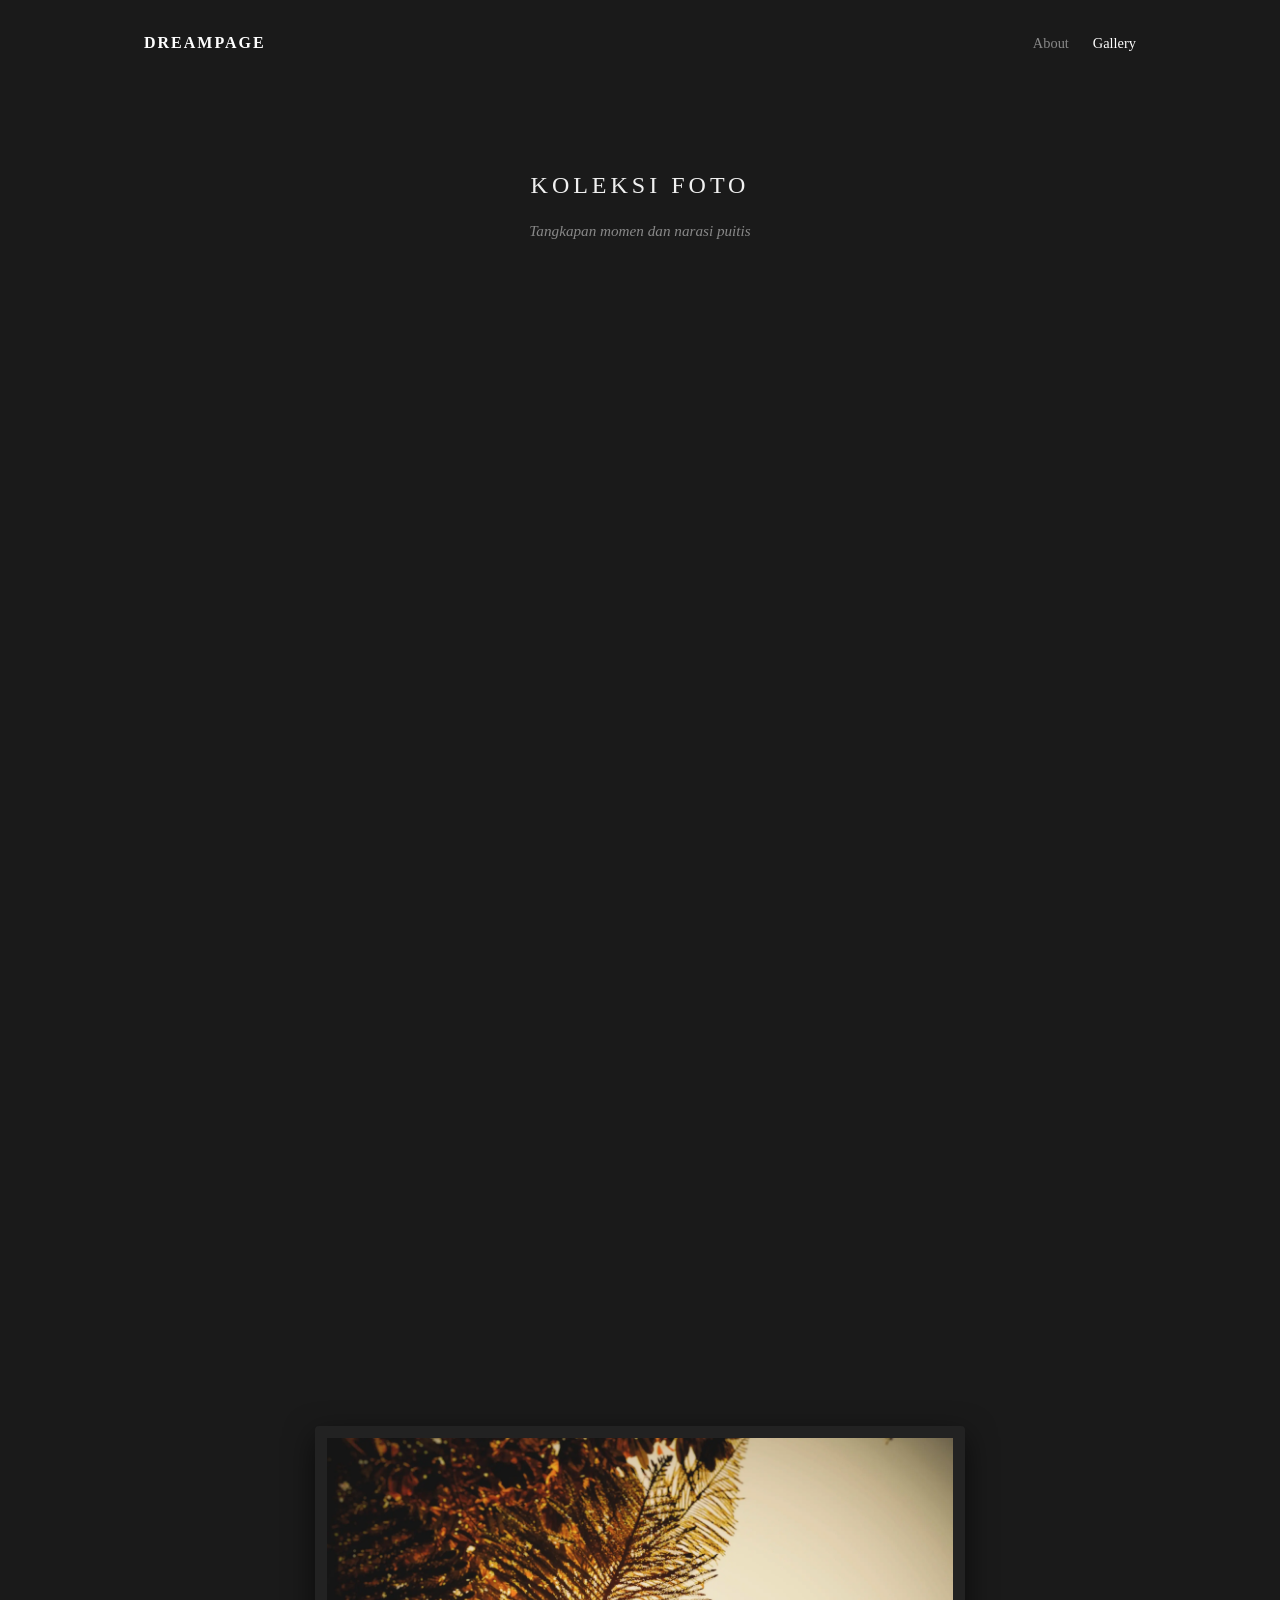
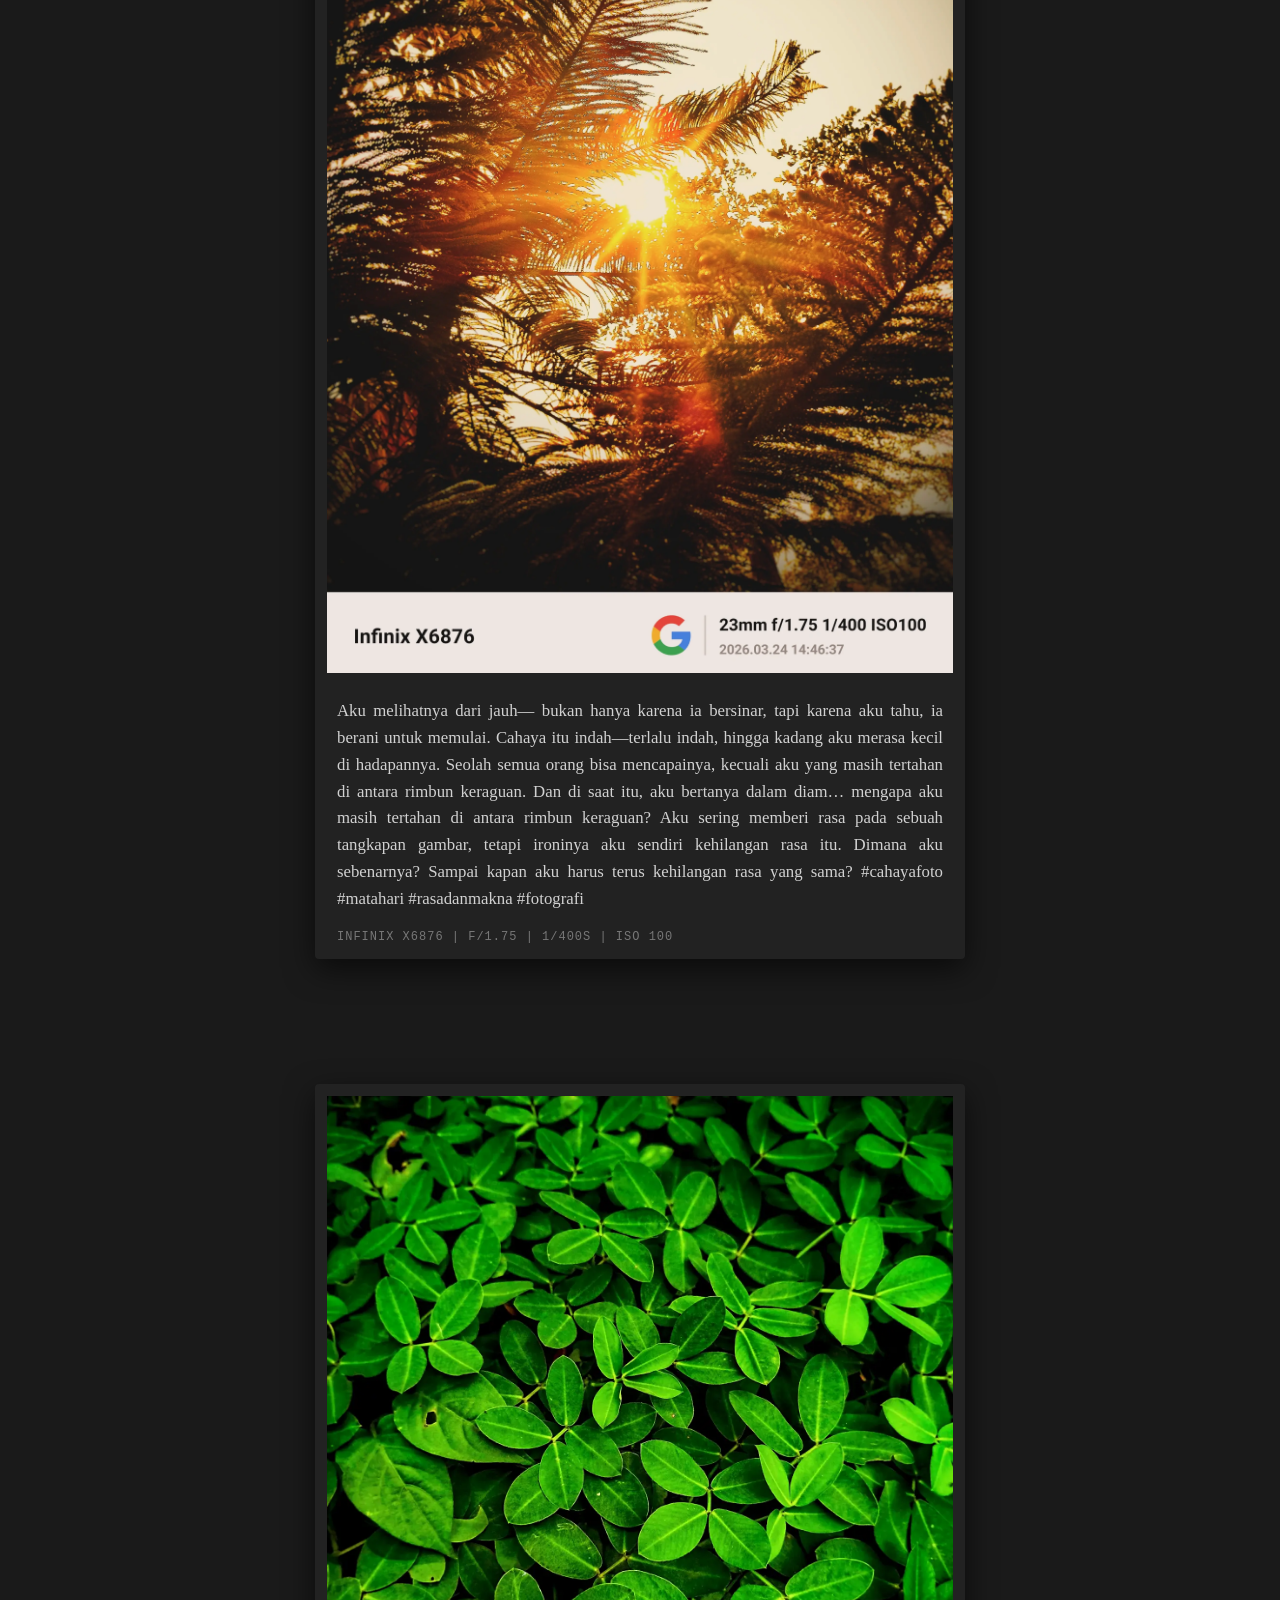
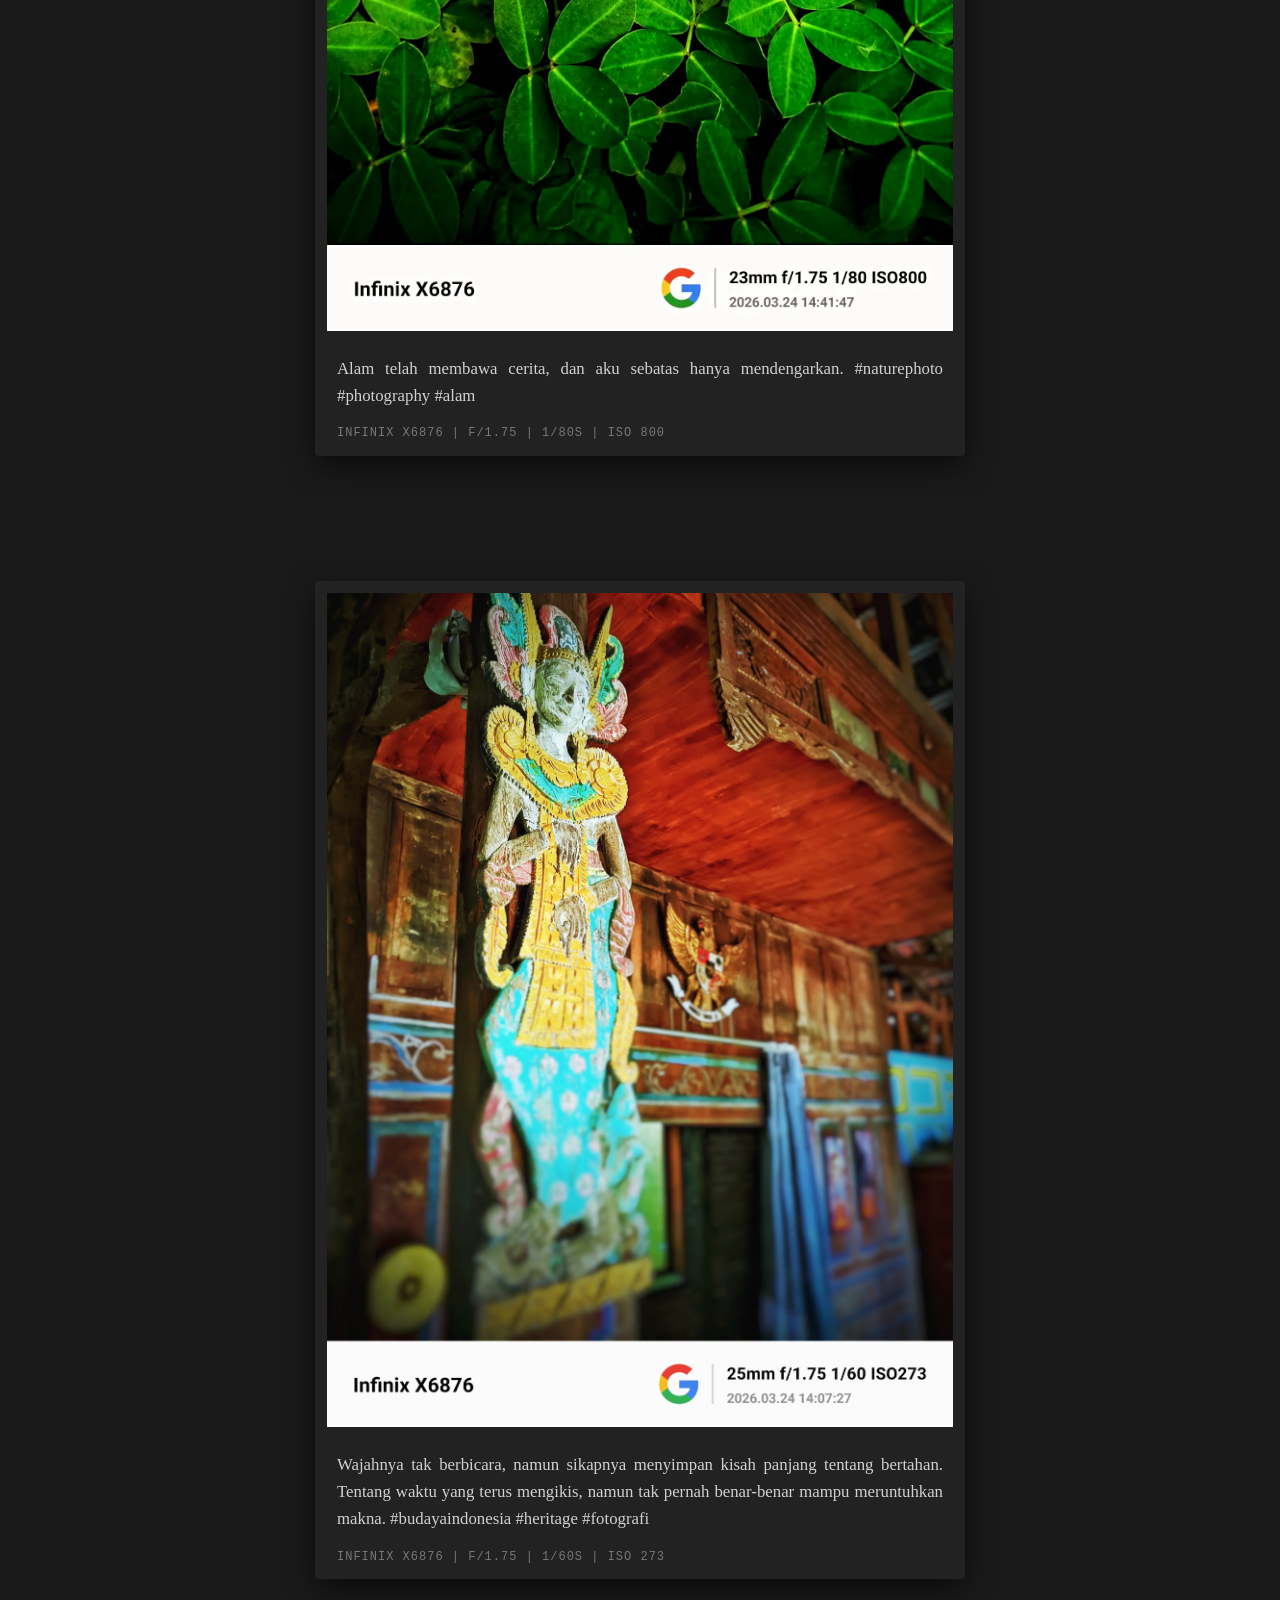
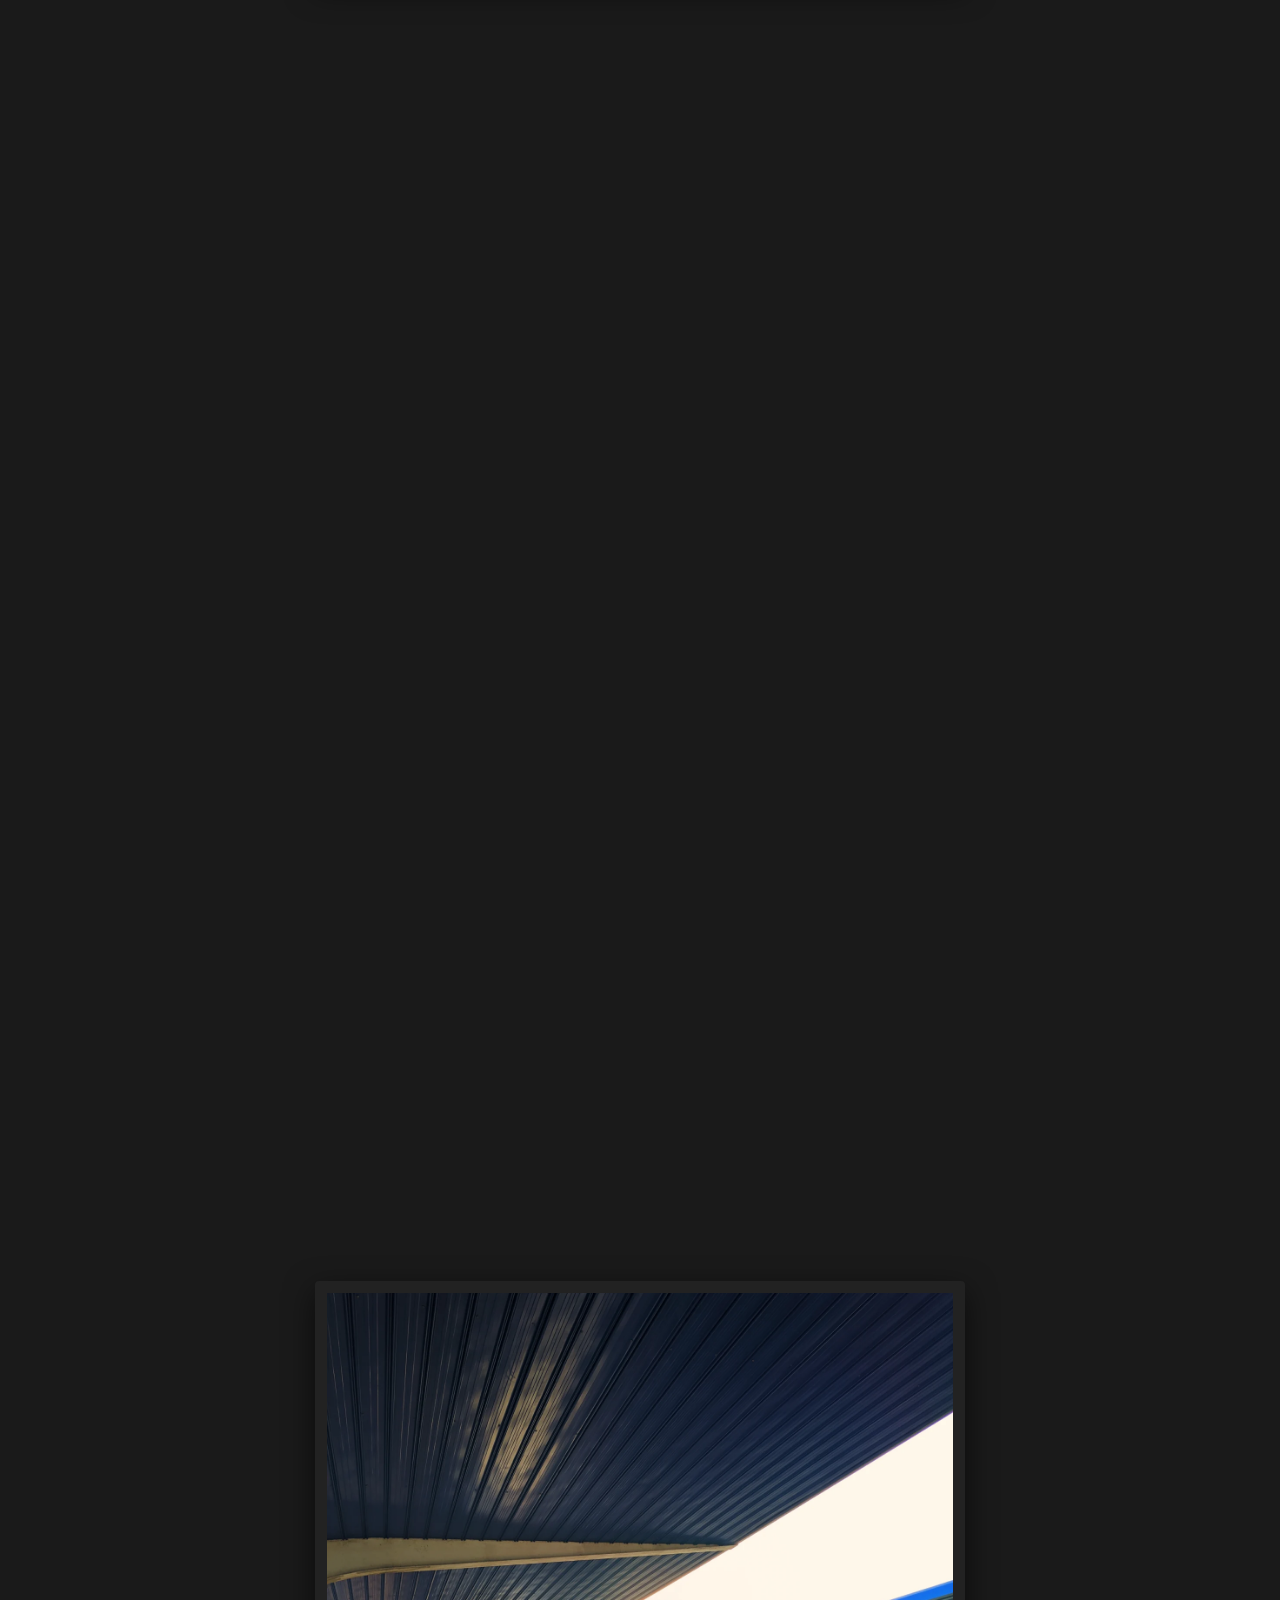
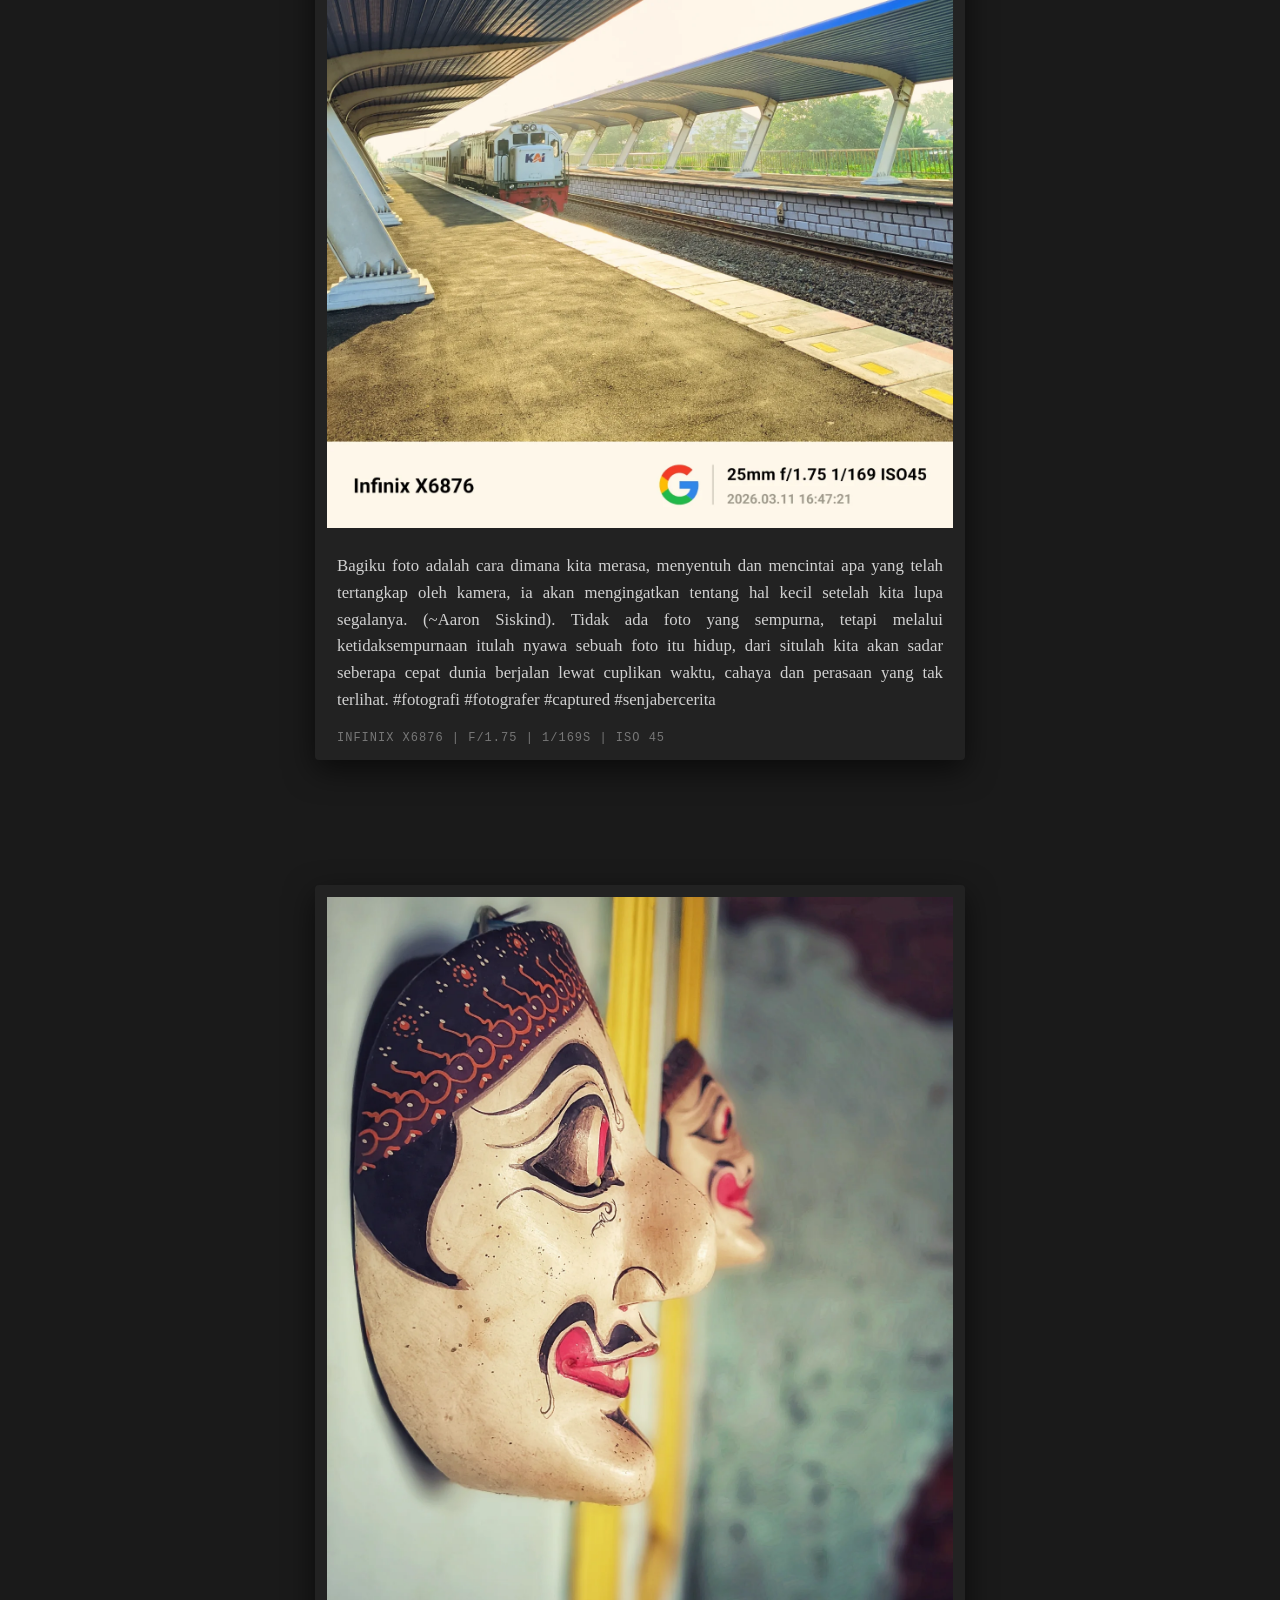
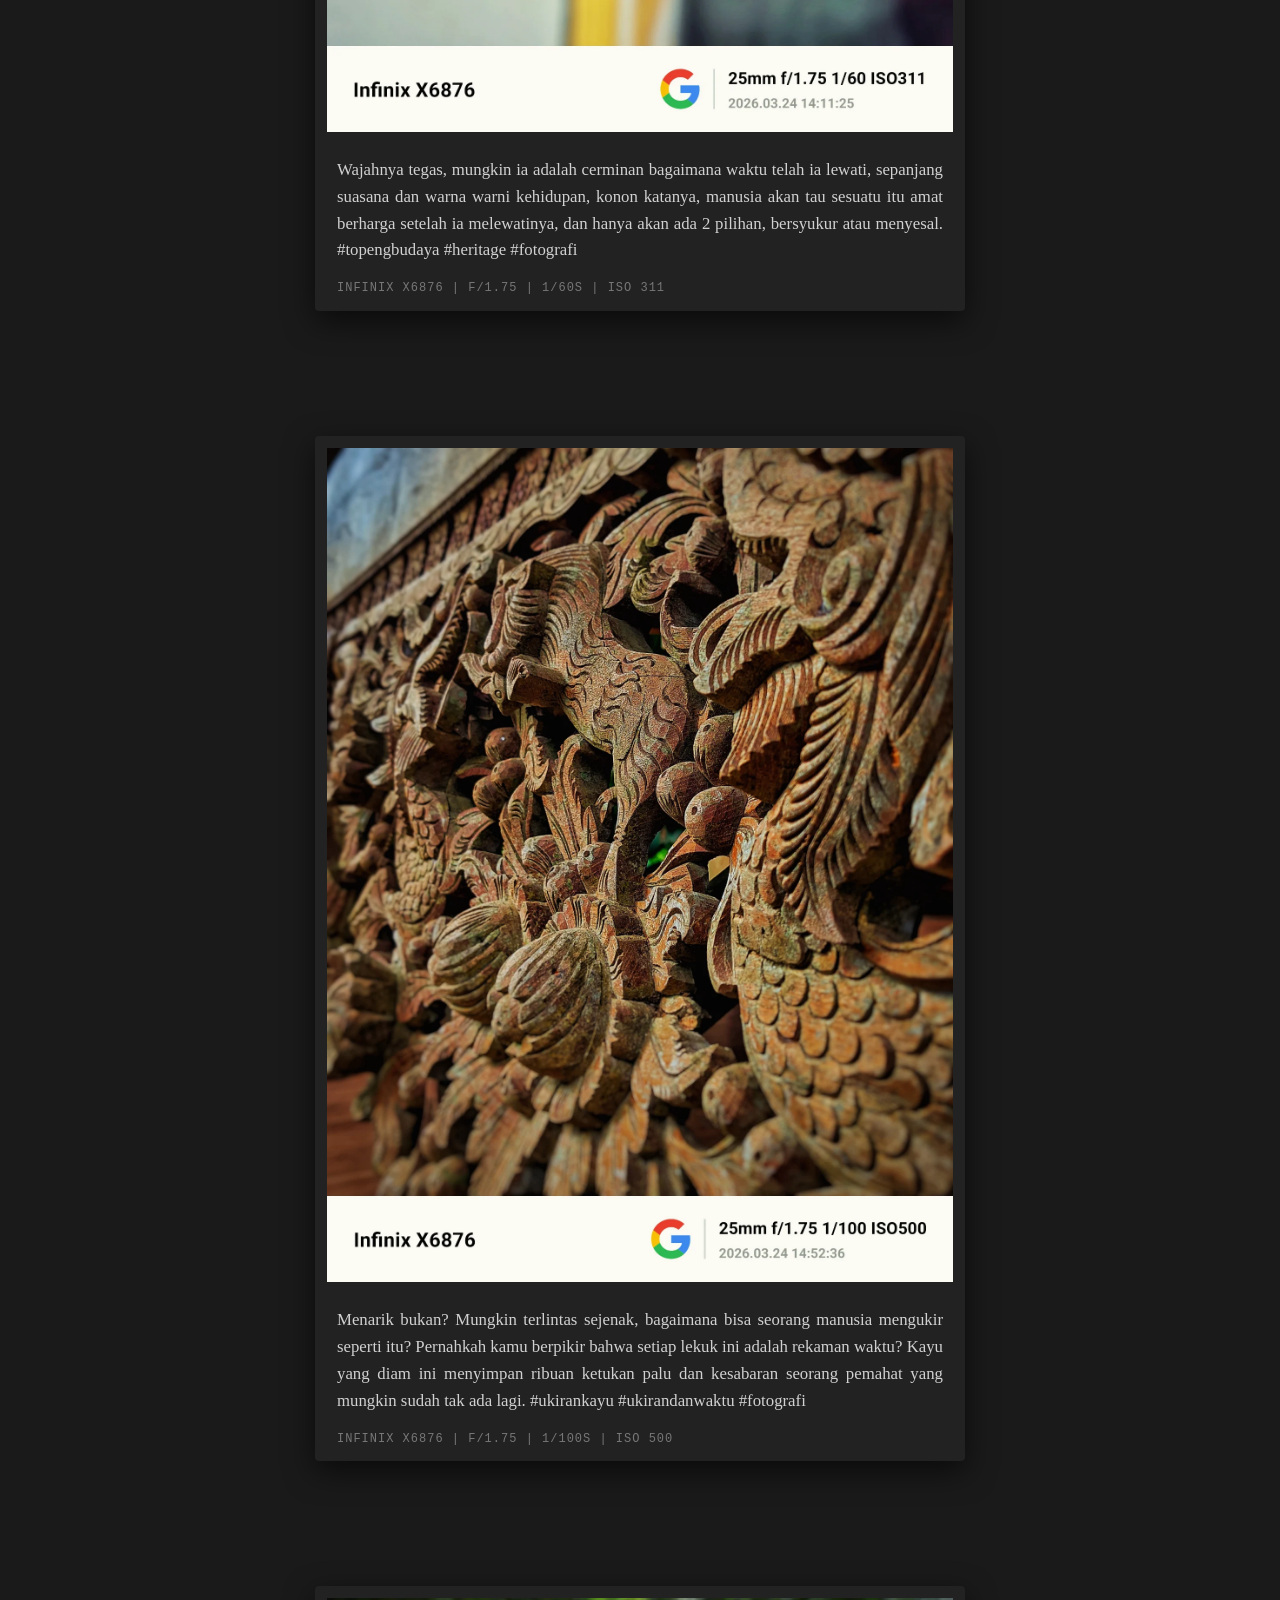
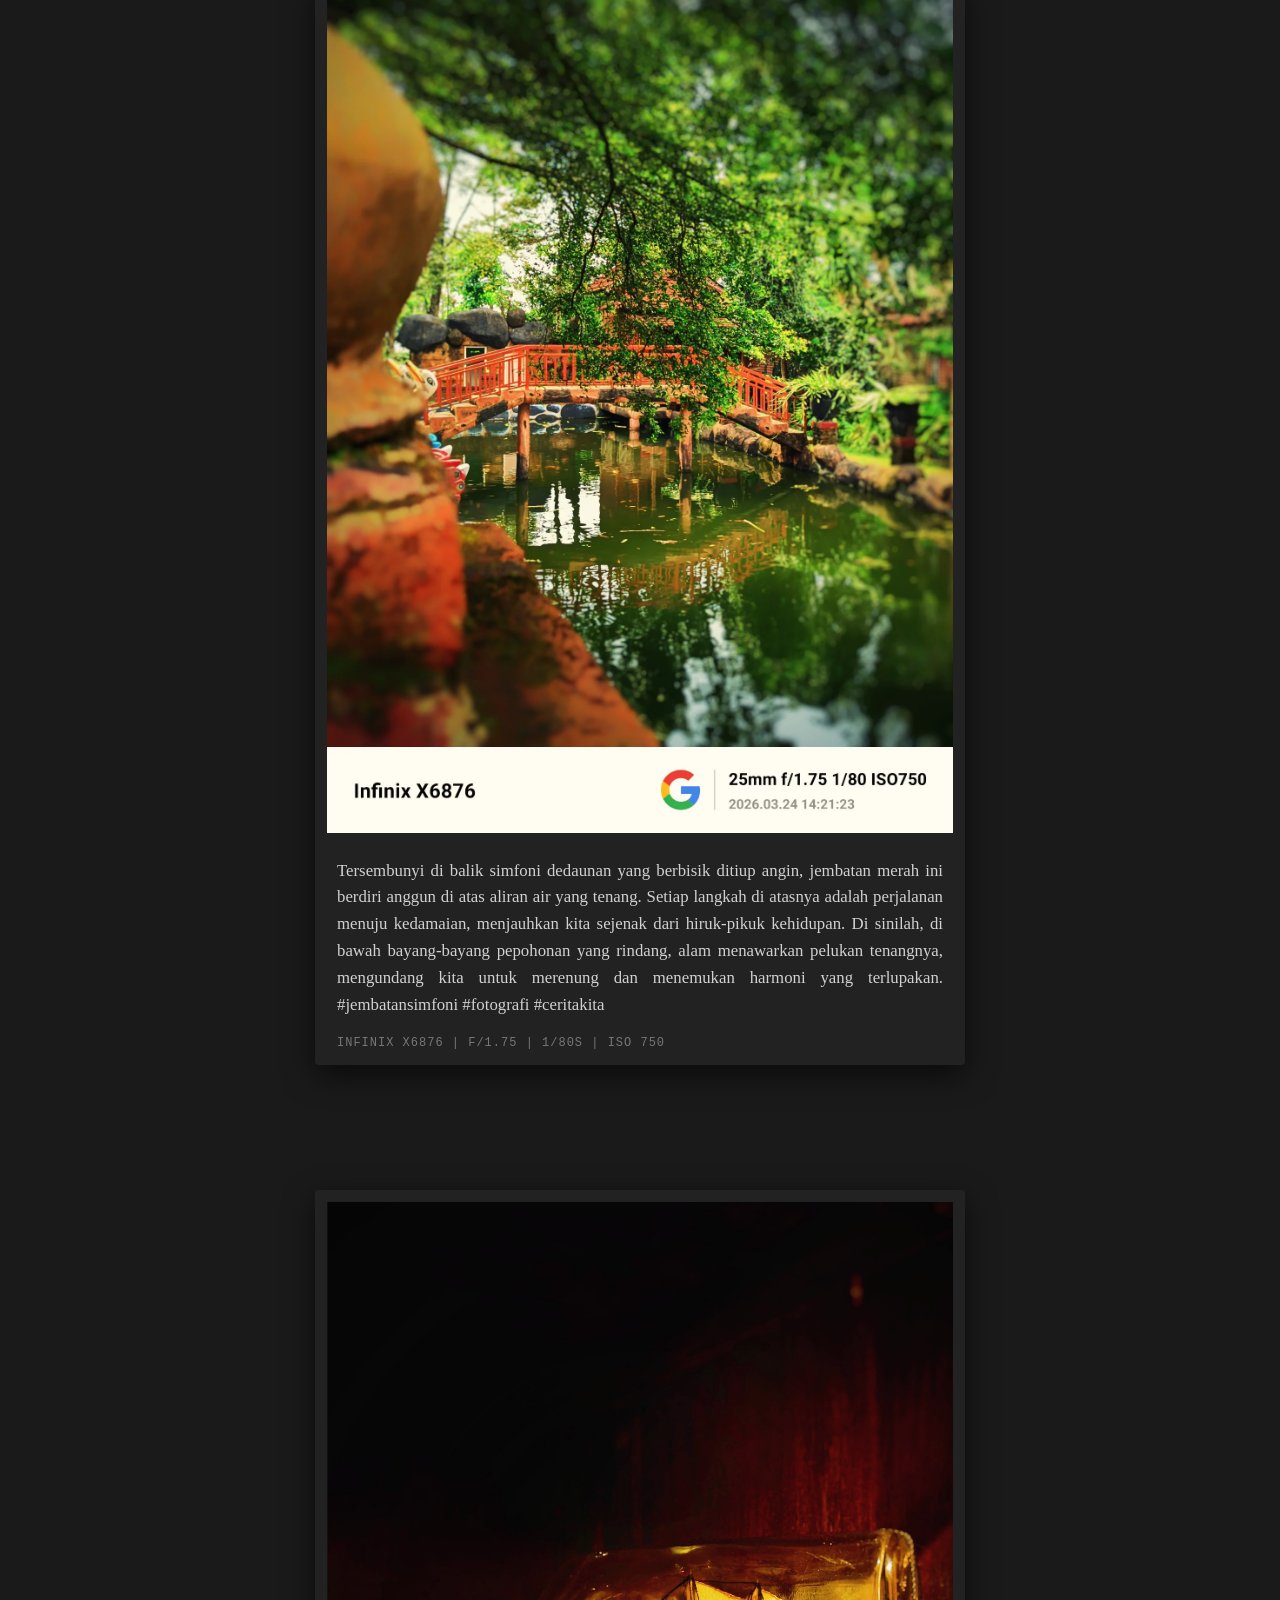
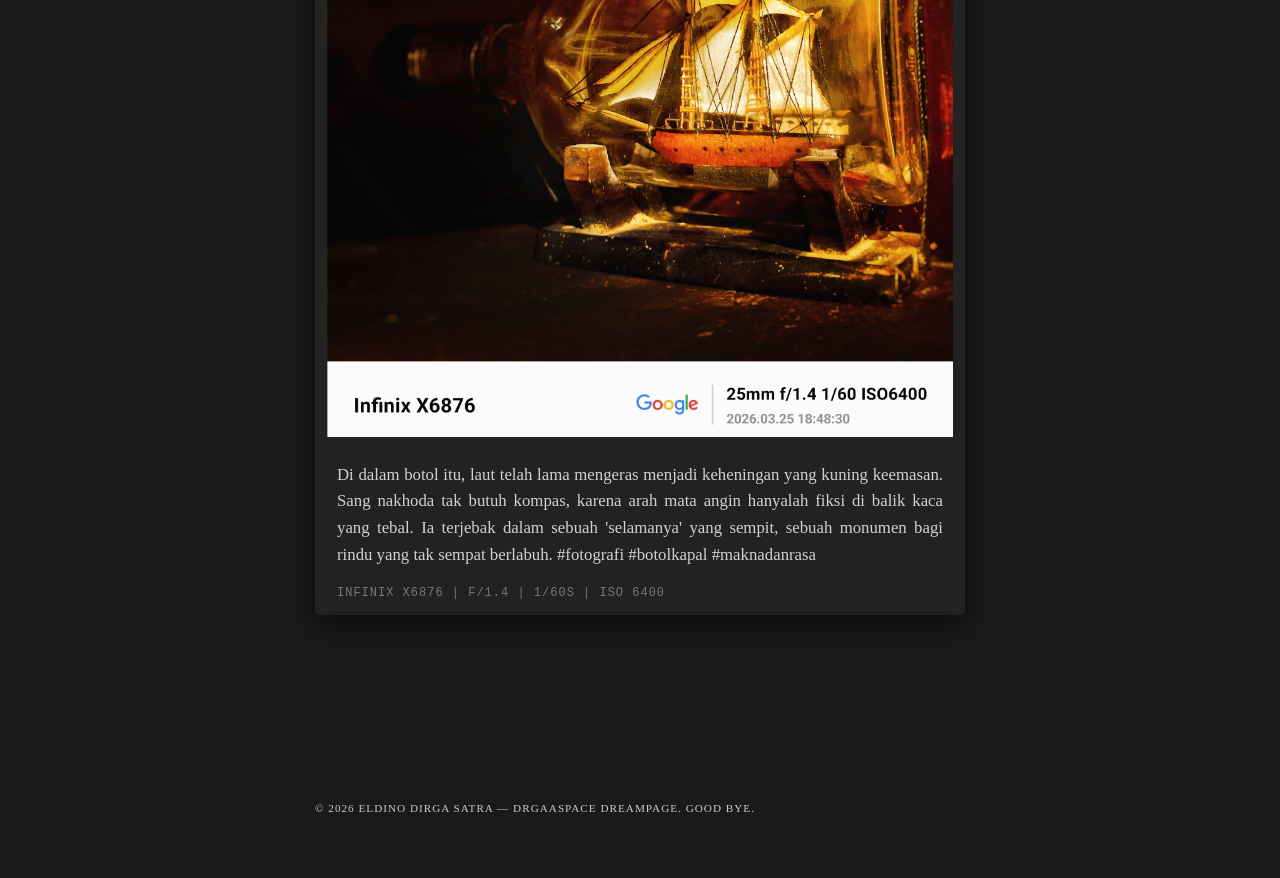
==== gallery.html @ 14df495a "Struktur web" ====
<!DOCTYPE html>
<html lang="id">
<head>
    <meta charset="UTF-8">
    <meta name="viewport" content="width=device-width, initial-scale=1.0">
    <title>Galeri Utama | Segala Hal tentang dunia dan dinamikanya</title>
    <link rel="stylesheet" href="style.css">
    </head>
    <body>
            <nav class="navbar">
        <div class="logo">
          DREAMPAGE
        </div>
        <div class="nav-links">
          <a href="index.html">About</a>
         
          <a href="gallery.html" class="active">Gallery</a>
        </div>
      </nav>
      
      <header>
        <h1>
          Koleksi Foto
        </h1>
        <p class="subtitle">
          Tangkapan momen dan narasi puitis
        </p>
      </header>
          <div class="container">

        <div class="item">
          <div class="card">
            <img src="kopi-brii.jpg" alt="Suasana Kopi Brii">
            <p class="caption">
                Tahukah kamu? Bagaimana rasa bimbang itu menyerang dan kembali? Suatu saat ada hal yang akan kuceritakan dibalik kafe ini. Suatu saat mungkin juga cahaya cahaya itu akan redup dan menciptakan bimbang yang kembali menyerang. 

                Dua orang di dalam cafe itu mungkin tidak akan pernah tahu bahwa mereka adalah objek dari kontemplasiku malam ini. Tapi bagiku, mereka adalah bukti bahwa cahaya dan kehangatan itu nyata, dan aku, dengan caraku sendiri, sedang berjalan menuju ke sana lewat lensa, cerita dan ribuan kode yang semoga dapat mengubah dunia.
                 #ceritalensa #fotografer    #rasadankarsa
                
            </p>
            <p class="specs">Infinix X6876 | f/1.4 | 1/60s | ISO 6400</p>
            </div>
        </div>

        <div class="item">
          <div class="card">
            <img src="senja.jpg" alt="Senja">
            <p class="caption">
                Aku melihatnya dari jauh—
                bukan hanya karena ia bersinar,
                tapi karena aku tahu, ia berani untuk memulai.

                Cahaya itu indah—terlalu indah,
                hingga kadang aku merasa kecil di hadapannya.
                Seolah semua orang bisa mencapainya,
                kecuali aku yang masih tertahan di antara rimbun keraguan.

                Dan di saat itu,
                aku bertanya dalam diam…
                mengapa aku masih tertahan di antara rimbun keraguan?

                Aku sering memberi rasa pada sebuah tangkapan gambar, tetapi ironinya aku sendiri kehilangan rasa itu. Dimana aku sebenarnya? Sampai kapan aku harus terus kehilangan rasa yang sama?

                 #cahayafoto #matahari #rasadanmakna #fotografi
            </p>
            <p class="specs">Infinix X6876 | f/1.75 | 1/400s | ISO 100</p>
            </div>
        </div>
  
        <div class="item">
          <div class="card">
          <img src="daun.jpg" alt="gambar daun">
          <p class="caption">
              Alam telah membawa cerita, dan aku sebatas hanya mendengarkan.
              #naturephoto #photography #alam
          </p>
          
          <p class="specs">Infinix x6876 | f/1.75 | 1/80s | ISO 800</p>
         </div>
         </div>
  
         <div class="item">
           <div class="card">
           <img src="wayang.jpg" alt="Gambar wayang">
           <p class="caption">
             Wajahnya tak berbicara,
             namun sikapnya menyimpan kisah panjang tentang bertahan.
             Tentang waktu yang terus mengikis,
             namun tak pernah benar-benar mampu meruntuhkan makna.
             #budayaindonesia #heritage #fotografi
           </p>
           
           <p class="specs">Infinix X6876 | f/1.75 | 1/60s | ISO 273</p>
           </div>
         </div>
  
         <div class="item">
           <div class="card">
           <img src="ayunan.jpg" alt="Gambar ayunan">
           <p class="caption">
             Ayunan yang sudah lama berhenti. Ia tidak lagi mengejar ketinggian, tidak lagi menghibur tawa. Kini, ia hanya diam di tengah rimbunnya alam, menjadi tempat bagi kenangan untuk bersandar, dan bagi waktu untuk beristirahat. Masih ada keindahan dalam diamnya, di mana setiap goresan di kayunya adalah sebuah cerita.
             #ceritalensa #fotografi #rasadanmakna
           </p>
           
           <p class="specs">Infinix X6876 | f/1.75 | 1/75s | ISO 100</p>
           </div>
         </div>
         
        <div class="item">
          <div class="card">
          <img src="kereta.jpg" alt="gambar kereta">
          <p class="caption">
  Bagiku foto adalah cara dimana kita merasa, menyentuh dan mencintai apa yang telah tertangkap oleh kamera, ia akan mengingatkan tentang hal kecil setelah kita lupa segalanya. (~Aaron Siskind). 
Tidak ada foto yang sempurna, tetapi melalui ketidaksempurnaan itulah nyawa sebuah foto itu hidup, dari situlah kita akan sadar seberapa cepat dunia berjalan lewat cuplikan waktu, cahaya dan perasaan yang tak terlihat.

#fotografi #fotografer #captured #senjabercerita
          </p>
          
          <p class="specs">Infinix x6876 | f/1.75 | 1/169s | ISO 45</p>
         </div>
         </div>
         
         <div class="item">
          <div class="card">
          <img src="topeng.jpg" alt="gambar topeng">
          <p class="caption">
             Wajahnya tegas, mungkin ia adalah cerminan bagaimana waktu telah ia lewati, sepanjang suasana dan warna warni kehidupan, konon katanya, manusia akan tau sesuatu itu amat berharga setelah ia melewatinya, dan hanya akan ada 2 pilihan, bersyukur atau menyesal.
             #topengbudaya #heritage #fotografi
          </p>
          
          <p class="specs">Infinix x6876 | f/1.75 | 1/60s | ISO 311</p>
         </div>
         </div>
         
         <div class="item">
          <div class="card">
          <img src="ukiran.jpg" alt="gambar ukiran kayu">
          <p class="caption">
 Menarik bukan? Mungkin terlintas sejenak, bagaimana bisa seorang manusia mengukir seperti itu? 
 Pernahkah kamu berpikir bahwa setiap lekuk ini adalah rekaman waktu? Kayu yang diam ini menyimpan ribuan ketukan palu dan kesabaran seorang pemahat yang mungkin sudah tak ada lagi.
 #ukirankayu #ukirandanwaktu #fotografi
          </p>
          
          <p class="specs">Infinix x6876 | f/1.75 | 1/100s | ISO 500</p>
         </div>
         </div>
         
         <div class="item">
           <div class="card">
             <img src="jembatan.jpg" alt="gambar jembatan">
             <p class="caption">
              Tersembunyi di balik simfoni dedaunan yang berbisik ditiup angin, jembatan merah ini berdiri anggun di atas aliran air yang tenang. Setiap langkah di atasnya adalah perjalanan menuju kedamaian, menjauhkan kita sejenak dari hiruk-pikuk kehidupan. Di sinilah, di bawah bayang-bayang pepohonan yang rindang, alam menawarkan pelukan tenangnya, mengundang kita untuk merenung dan menemukan harmoni yang terlupakan.
              
#jembatansimfoni  #fotografi  #ceritakita 
             </p>
             <p class="specs">
               Infinix x6876 | f/1.75 | 1/80s | ISO 750
             </p>
           </div>
         </div>
         
         <div class="item">
           <div class="card">
             <img src="botol.jpg" alt="Gambar botol">
             <p class="caption">
               Di dalam botol itu, laut telah lama mengeras menjadi keheningan yang kuning keemasan. Sang nakhoda tak butuh kompas, karena arah mata angin hanyalah fiksi di balik kaca yang tebal. Ia terjebak dalam sebuah 'selamanya' yang sempit, sebuah monumen bagi rindu yang tak sempat berlabuh.
#fotografi #botolkapal #maknadanrasa
             </p>
             <p class="specs">
               Infinix x6876 | f/1.4 | 1/60s | ISO 6400 
             </p>
           </div>
         </div>
      
      
      <footer>
        &copy; 2026 ELDINO DIRGA SATRA — DRGAASPACE DREAMPAGE. GOOD BYE.
        </a>
      </footer>
      <script src="script.js"></script>
      </body>
      </html>
---- style.css ----
/* Reset & Base */
        * { margin: 0; padding: 0; box-sizing: border-box; }
        
        html {
          scroll-behavior: smooth;
        }
        
        body {
            background-color: #1a1a1a; /* abu-abu tua */
            color: #f0f0f0;
            font-family: 'Georgia', serif;
            line-height: 1.6;
            display: flex;
            flex-direction: column;
            align-items: center;
            padding: 0 20px;
        }
        
           /*Tombol Navigasi Baru*/
           .navbar {
             width: 100%;
             display: flex;
             justify-content: space-between;
             padding: 30px 10%;
             align-items: center;
           }
             
             .logo {
               font-weight: bold;
               letter-spacing: 2px;
               color: #fff;
             }
               .nav-links a {
                 text-decoration: none;
                 color: #888;
                 margin-left: 20px;
                 font-size: 0.9rem;
                 transition: 0.3s;
                 
               }
               
               .nav-links a.active,.nav-links a:hover { color: #fff;}
               
        
        

        /* Header Section */
        header {
            text-align: center;
            padding: 80px 0 60px 0;
            max-width: 700px;
        }

        h1 {
            font-weight: 300;
            letter-spacing: 4px;
            text-transform: uppercase;
            font-size: 1.5rem;
            margin-bottom: 15px;
        }

        .subtitle {
            font-family: 'Georgia', serif;
            font-style: italic;
            color: #888;
            font-size: 0.95rem;
        }

        /* Gallery Container */
        .container {
            width: 100%;
            max-width: 650px;
        }

        .item img {
            width: 100%;
            height: auto;
            display: block;
            margin-bottom: 25px;
 
        }
        
        /*Bingkai Foto*/
        .card {
          background-color:#222;/*abu abu gelap*/
          padding: 12px;/*jarak antara foto dan tepi kotak (bingkai)*/
          border-radius: 4px;/*membuat sudut kotak sedikit tumpul*/
          box-shadow: 0 10px 30px rgba(0,0,0,0.6);
          margin-bottom: 25px;/*jarak narasi puitis*/
        }

        /* Caption puitis */
        .caption {
            font-family: 'Georgia', serif;
            font-size: 1.05rem;
            color: #d1d1d1;
            text-align: justify;
            margin-bottom: 15px;
            padding: 0 10px;
        }

        /* Data Teknis (Exif) */
        .specs {
          display: flex;
          justify-content: space-between;
          margin-top: 12px;
            font-family: 'Courier New',monospace;
            font-size: 0.75rem;
            color: #777;
            letter-spacing: 1px;
            padding: 0 10px;
            text-transform: uppercase;
        }

        /* Footer */
        footer {
            padding: 60px 0;
            font-size: 0.7rem;
            color: #ccc;
            letter-spacing: 1px;
            text-transform: uppercase;
        }
               .btn-primary {
                 display: inline-block;
                 margin-top: 25px;
                 padding: 15px 40px;
                 background: #333;
                 color: #fff;
                 text-decoration-color: none;
                 border-radius: 8px;
                 font-size: 0.1rem;
                 font-weight: bold;
                 letter-spacing: 1.5px;
                 text-transform: uppercase;
                 transition: 0.3s;
               }
              
              
               .btn-primary:hover {background: #444;
               transform: scale(1.05);}
               
               /*animasi*/
               .fade-in {animation: fadeInUp 1.5s ease-out;}
               
               
       /*semua foto harus disembunyikan*/
       .item {
         margin-bottom: 100px; /* Jarak jauh antar karya agar terasa lega */
            display: flex;
            flex-direction: column;
            align-items: center;
            margin-top: 50px; 
         opacity: 0;
         transform: translateY(30px);
         transition: opacity 0.8s ease-out,transform 0.8s ease-out;
       }
       
        /*pemicu animasi*/
       .item.animate-in {
         animation: fadeInUp 1.2s ease-out forwards; /*durasi pelan (1.2 detik), gerakan halus*/
       }
 
       /*about me*/
       .about me {
         padding: 60px 20px;
         text-align: center;
         max-width: 700px;
         margin: 0 auto;
       }
       
       /*about-me h2*/
       .about-me h2 {
         font-family: 'playfair Display',serif;
         font-size: 1.8rem;
         letter-spacing: 2px;
         color: #f4f4f4;
         margin-bottom: 20px;
       }
       
       /*about-me p*/
       .about-me p {
         padding: 40px 20px;
         line-height: 1.8;
         font-family: 'inter',sans-serif;
         line-height: 1,6;
         color: #aaa;
         font-size: 1.1rem;
       }
       
       /*sub-text*/
       .sub-text {
         margin-top: 15px;
         font-size: 0.9rem!important;
         font-style: italic;
         opacity: 0.7;
       }
       
       .container-about {
         max-width: 600px;
         margin: 0 auto;
         text-align: center;
       }
         
         .guestbook {
           padding: 60px 20px;
           background-color: #1a1a1a;
           text-align: center;
           margin: 0 auto;
           max-width: 600px;
         }
       
         .massage-form {
           display: flex;
           flex-direction: column;
           gap: 15px;
           max-width: 90%;
           margin: 30px auto;
           align-items: center;
           
           }
           
           .massage-form input,
           .massage-form textarea {
             width: 100%;
             background: rgba(255, 255, 255, 0.05);
             border: 1px solid #444;
             color: #fff;
             padding: 12px;
             border-radius: 8px;
             font-family: inherit;
             box-sizing: border-box;
             max-width: 400px;
           }
           
           .massage-form input:focus,
           .massage-form textarea:focus {
             border-color: #666;
             outline: none;
           }
           
           .massage-form button {
             width: 100%;
             max-width: 400px;
             background: #333;
             color: #fff;
             border: none;
             padding: 15px;
             cursor: pointer;
             transition: 0.3s;
             letter-spacing: 2px;
             text-transform: uppercase;
             border-radius: 8px;
           }
           
           .massage-form button:hover {
             background: #444;
           }
           
           .profil-img {
             display: block !important;
             width: 200px !important;
             height: 200px !important;
             object-fit: cover !important;
             border-radius: 50% !important;
             margin: 40px auto !important;
             border: 3px solid #333;
             box-shadow: 0 10px 20px rgba(0,0,0,0.5) !important;
             transition: 0.3s ease;
           }
           .profil-img:hover {
             transform: scale(1.05);
             border-color: #555;
           }
           
           
           /* Responsif untuk layar kecil */
        @media (max-width: 480px) {
            header { padding: 50px 0 40px 0; }
            h1 { font-size: 1.2rem; }
            .item { margin-bottom: 60px; }
        }
  
        /* Mendesain gerakan:Gerakan foto munculdari bawah fadeInUp*/
        @keyframes fadeInUp {
          from{
            opacity: 0;
            transform: translateY(30px);/*mulai dari 30px di bawah posisi asli */
          }
          to{
            opacity: 1;
            transform: translateY(0); /*kembali ke posisi asli*/
            
          }
        }
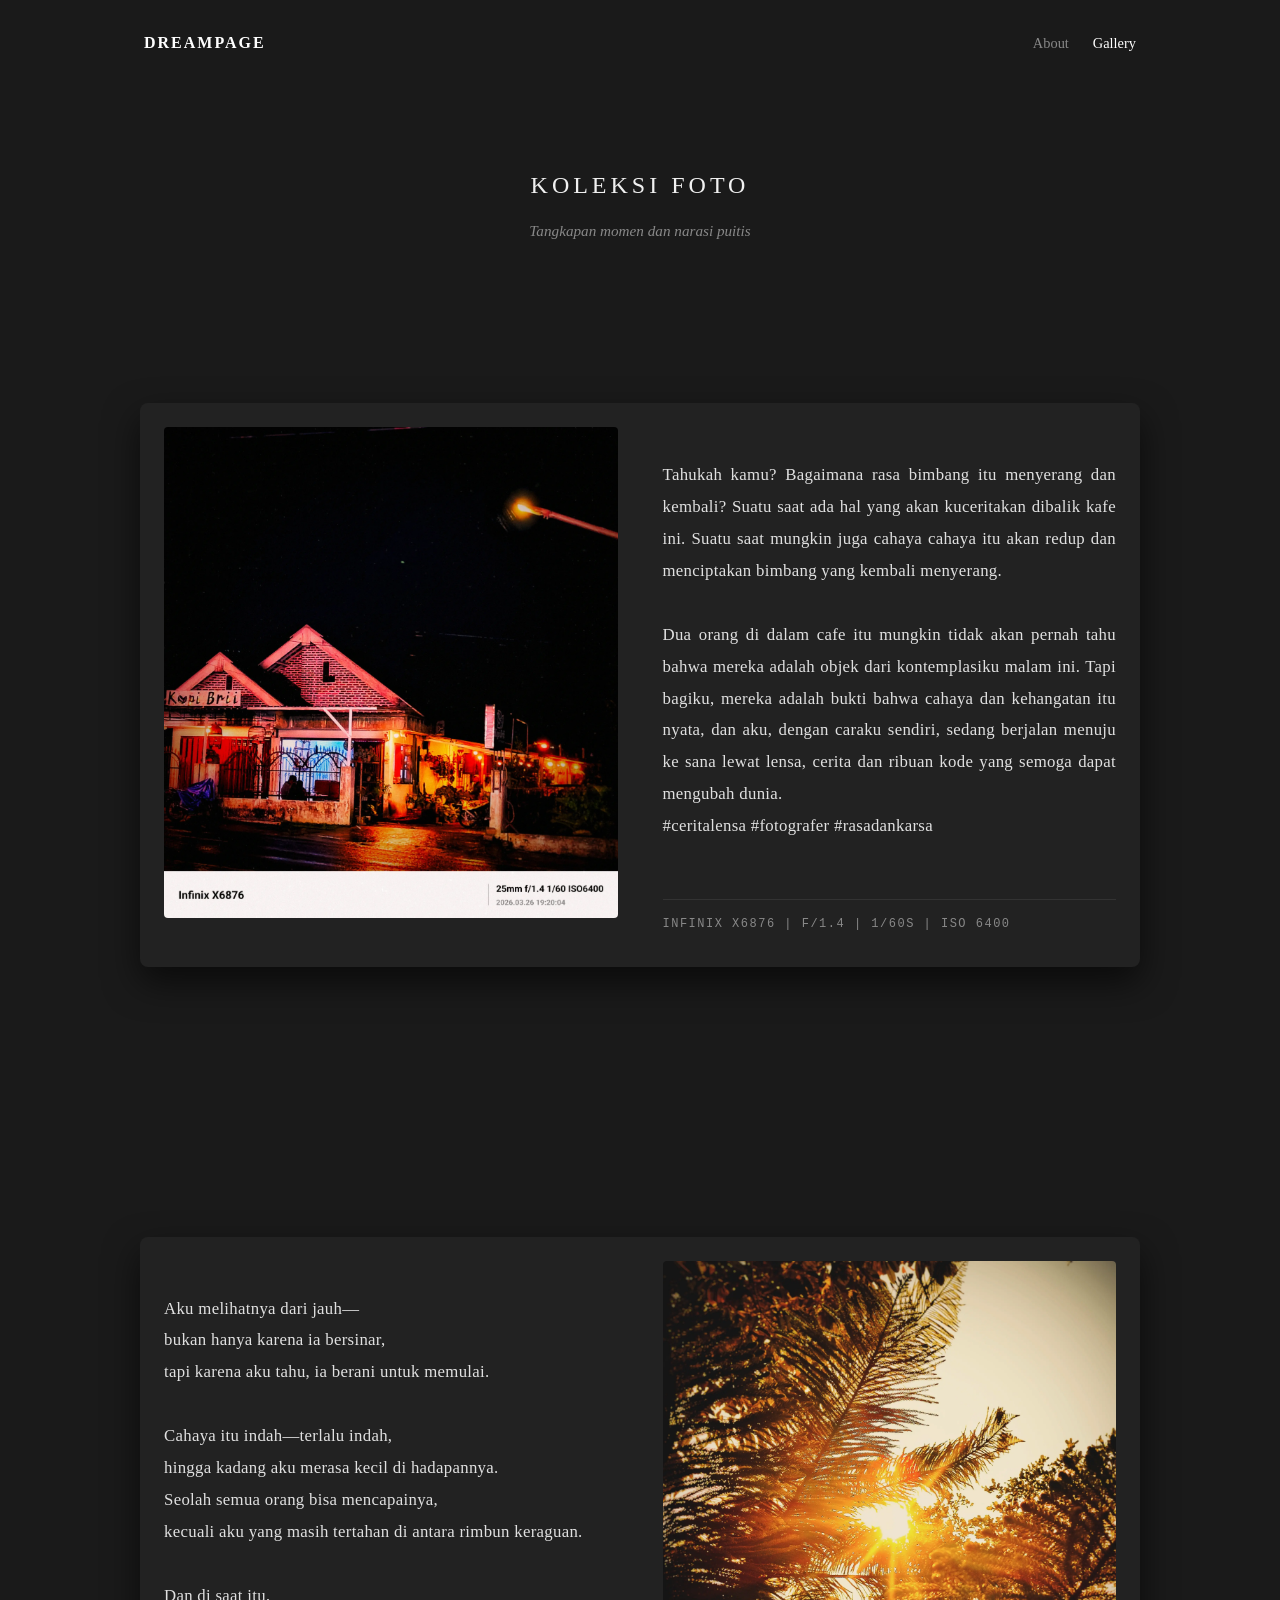
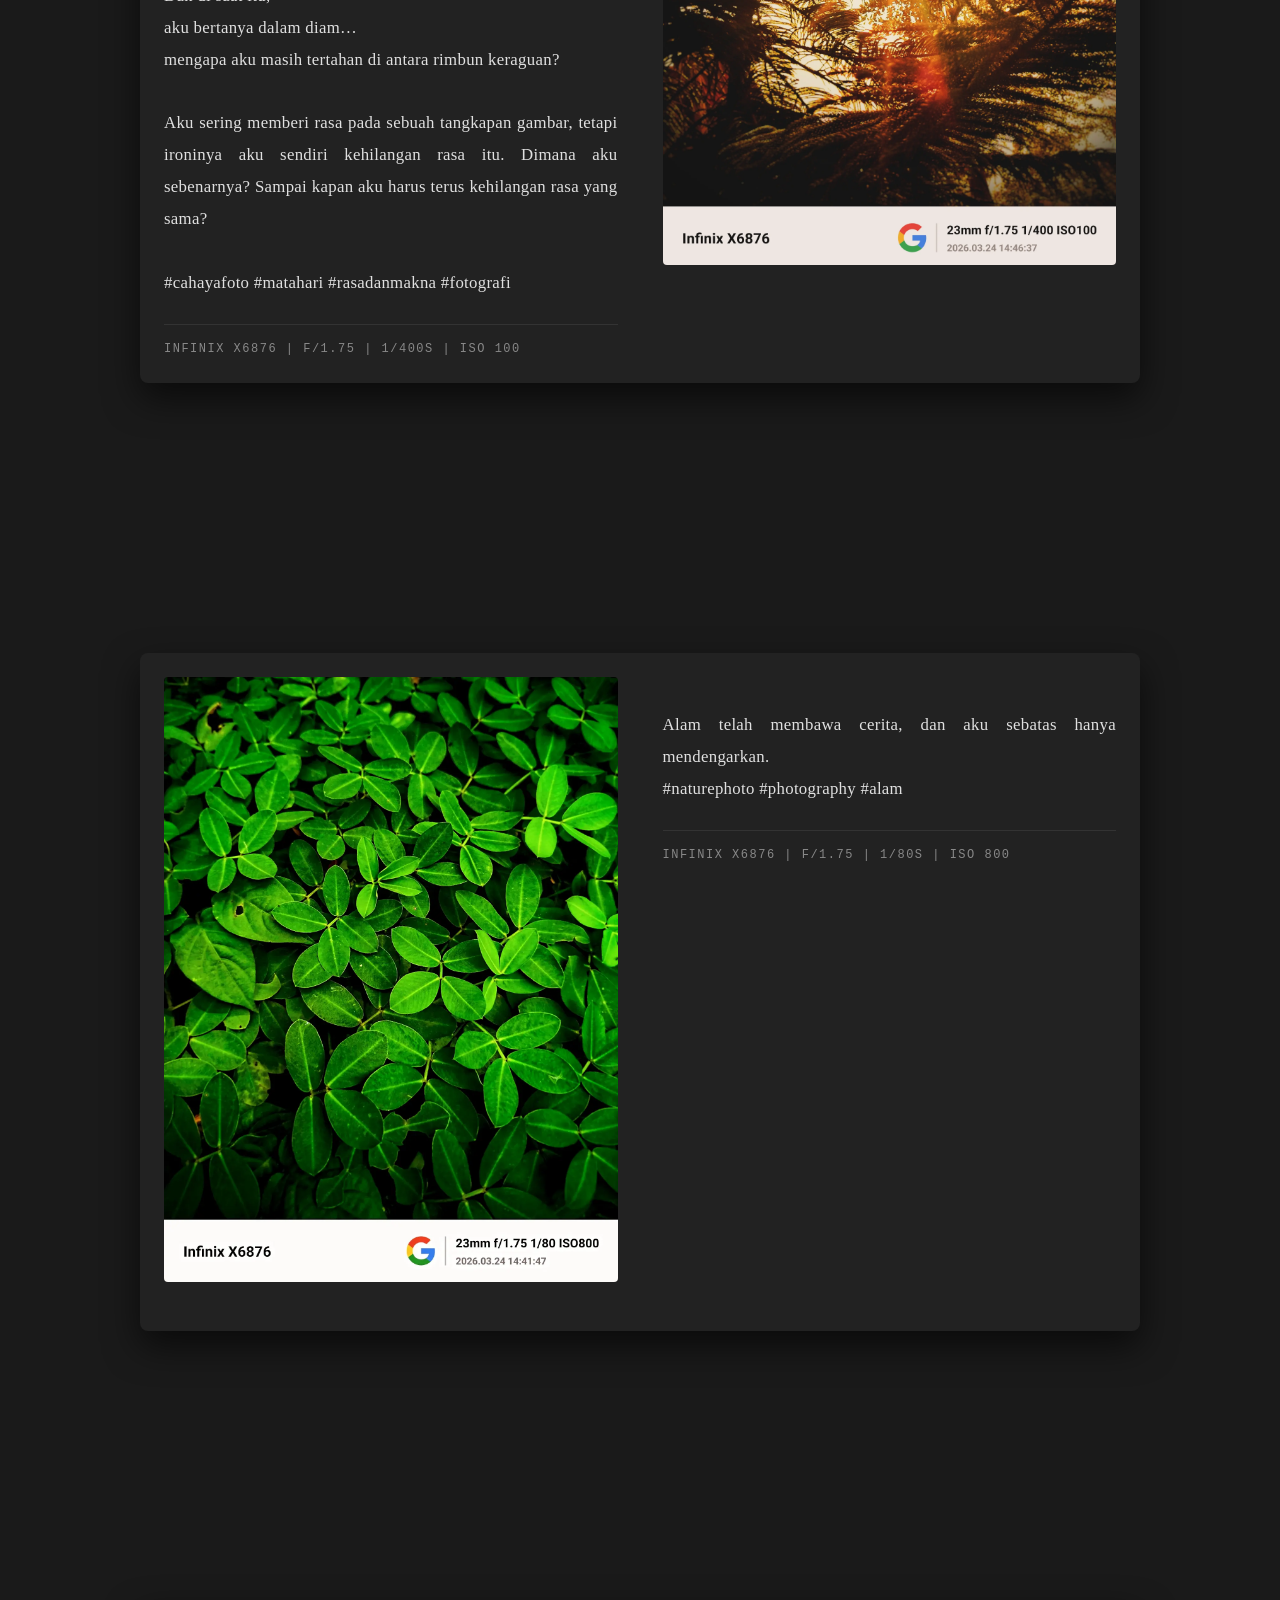
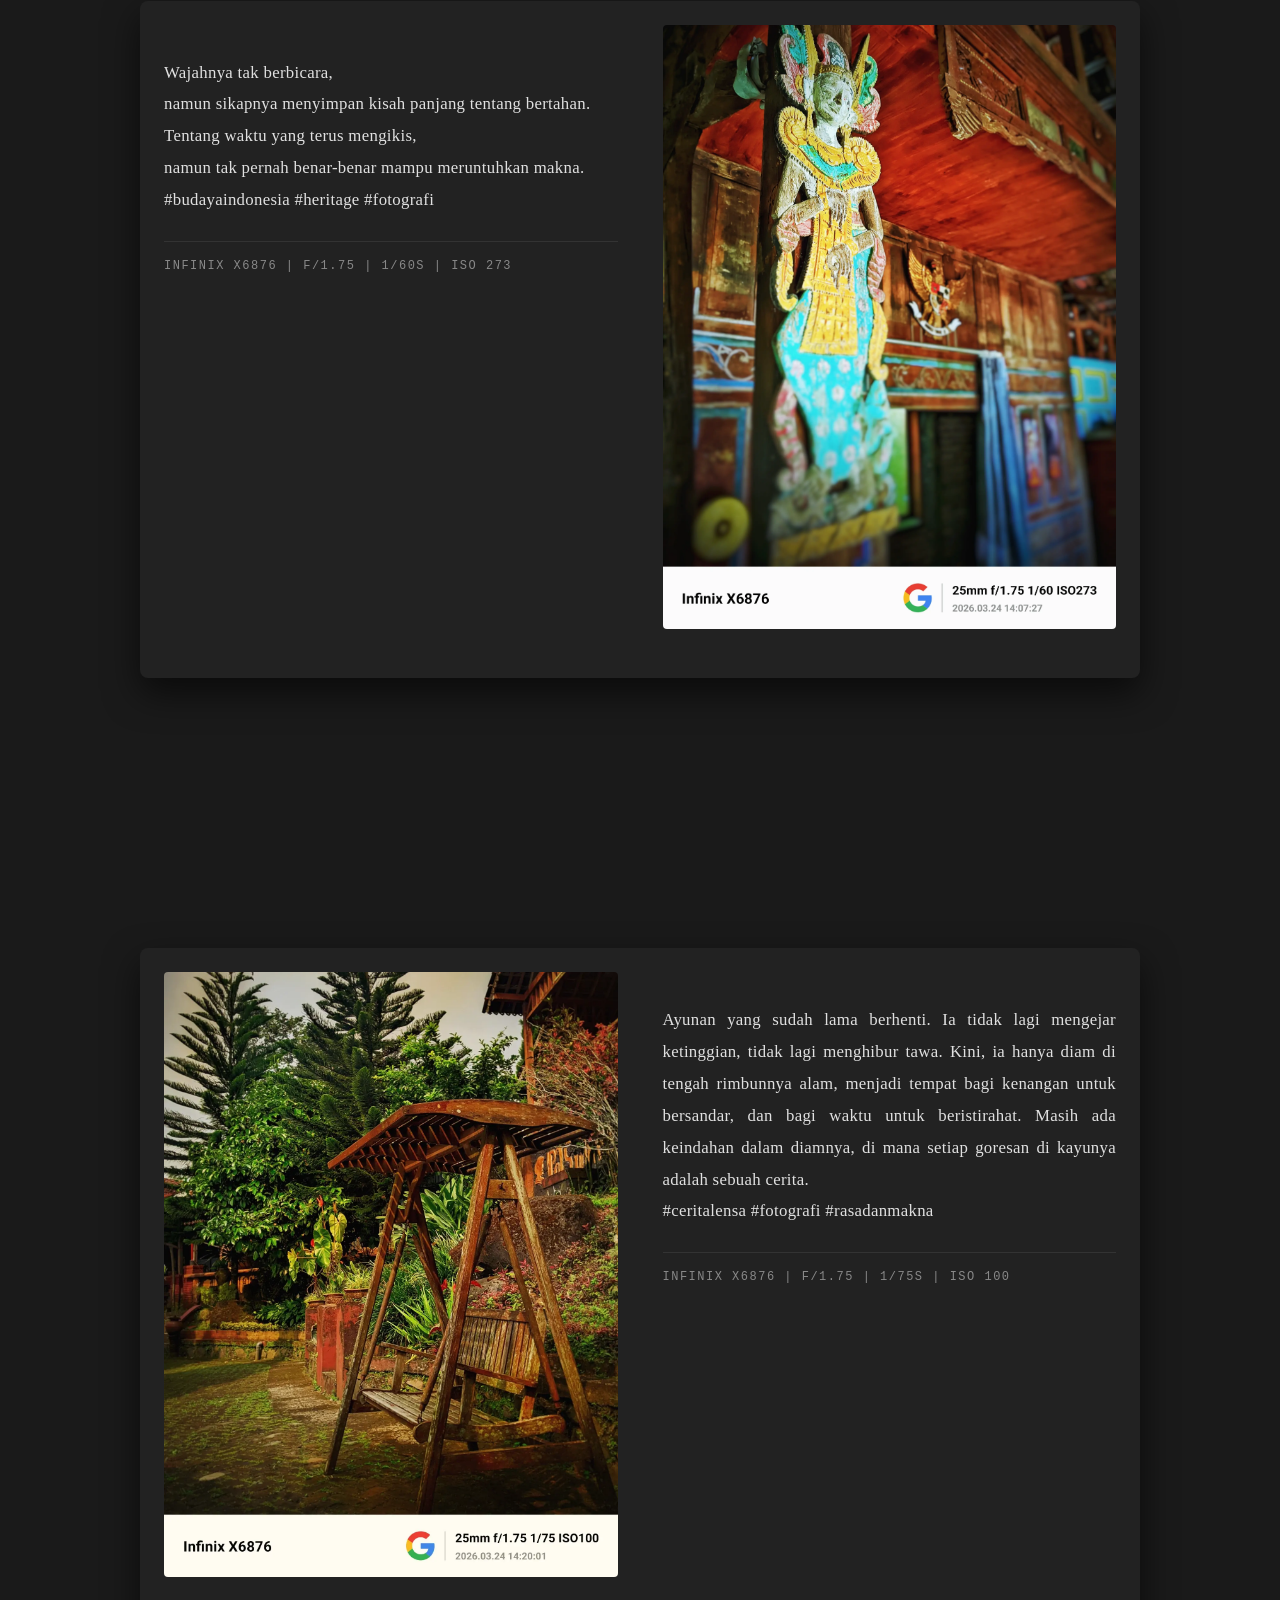
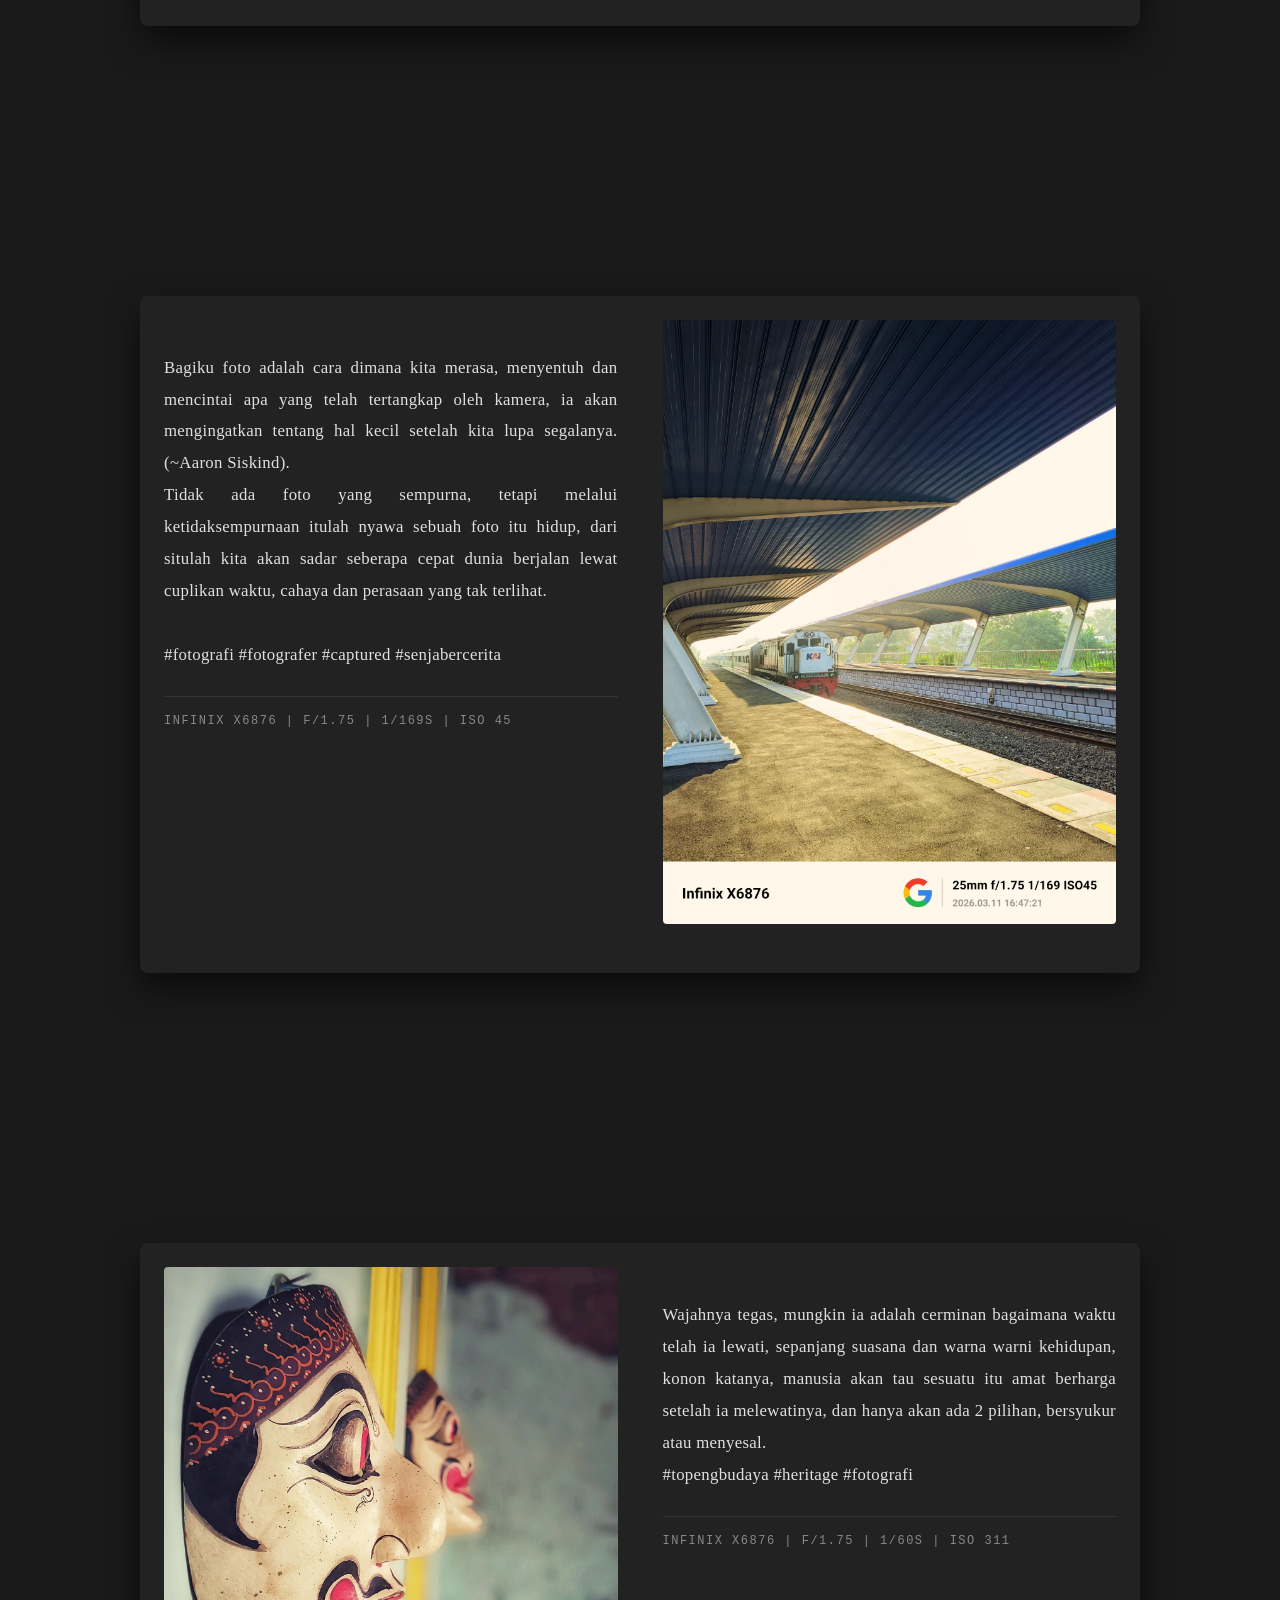
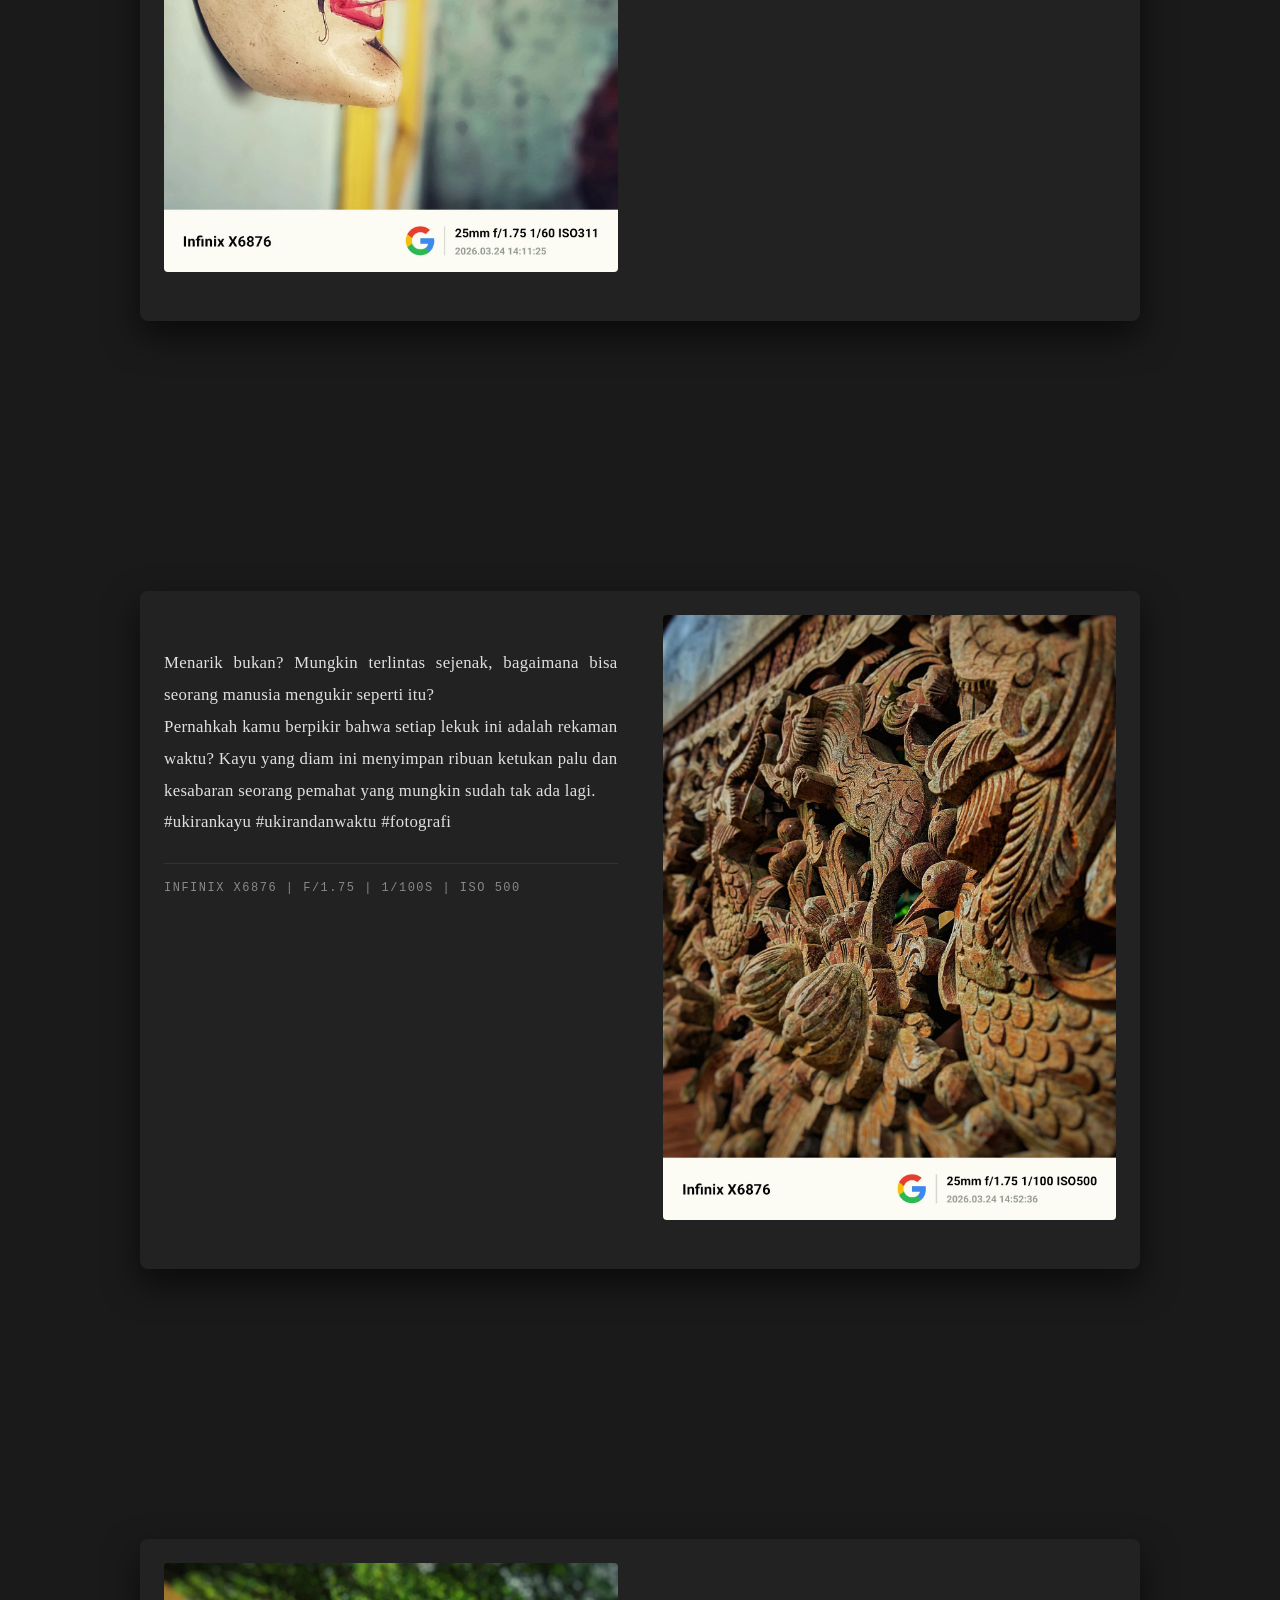
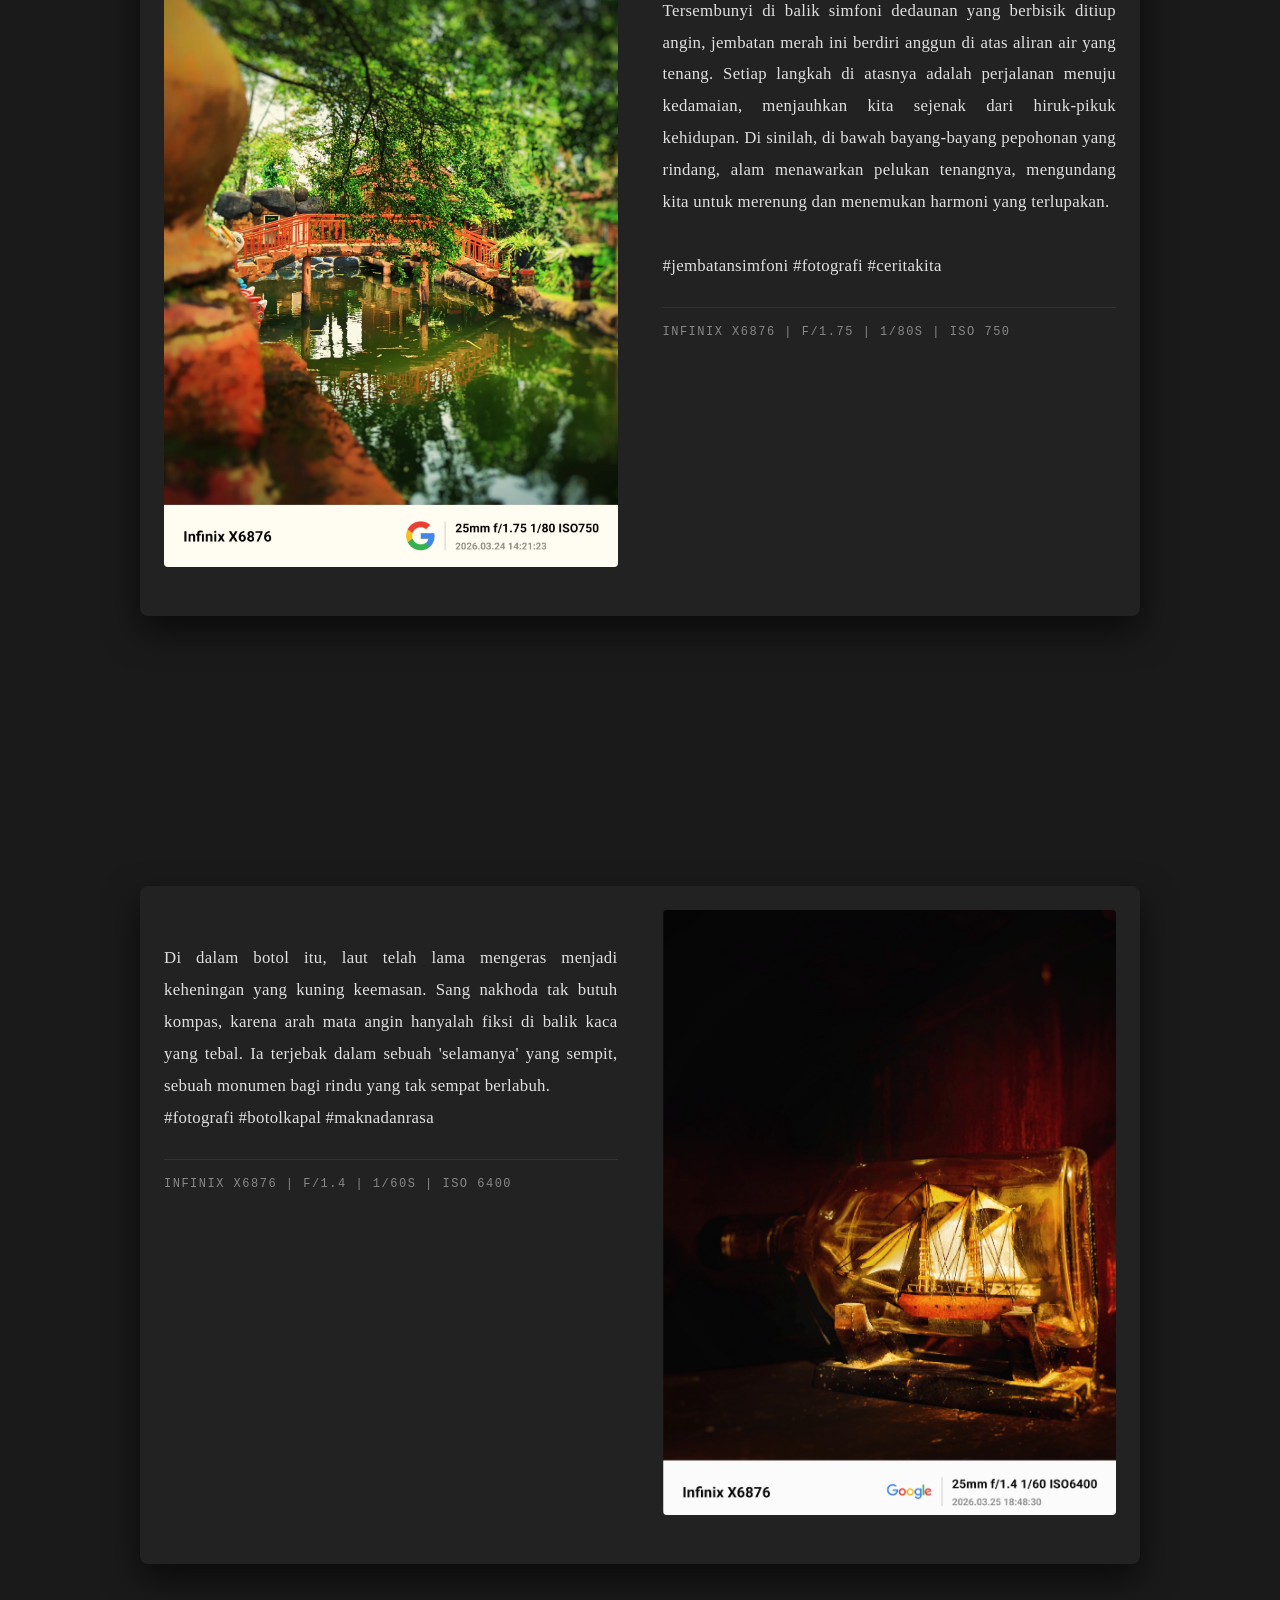
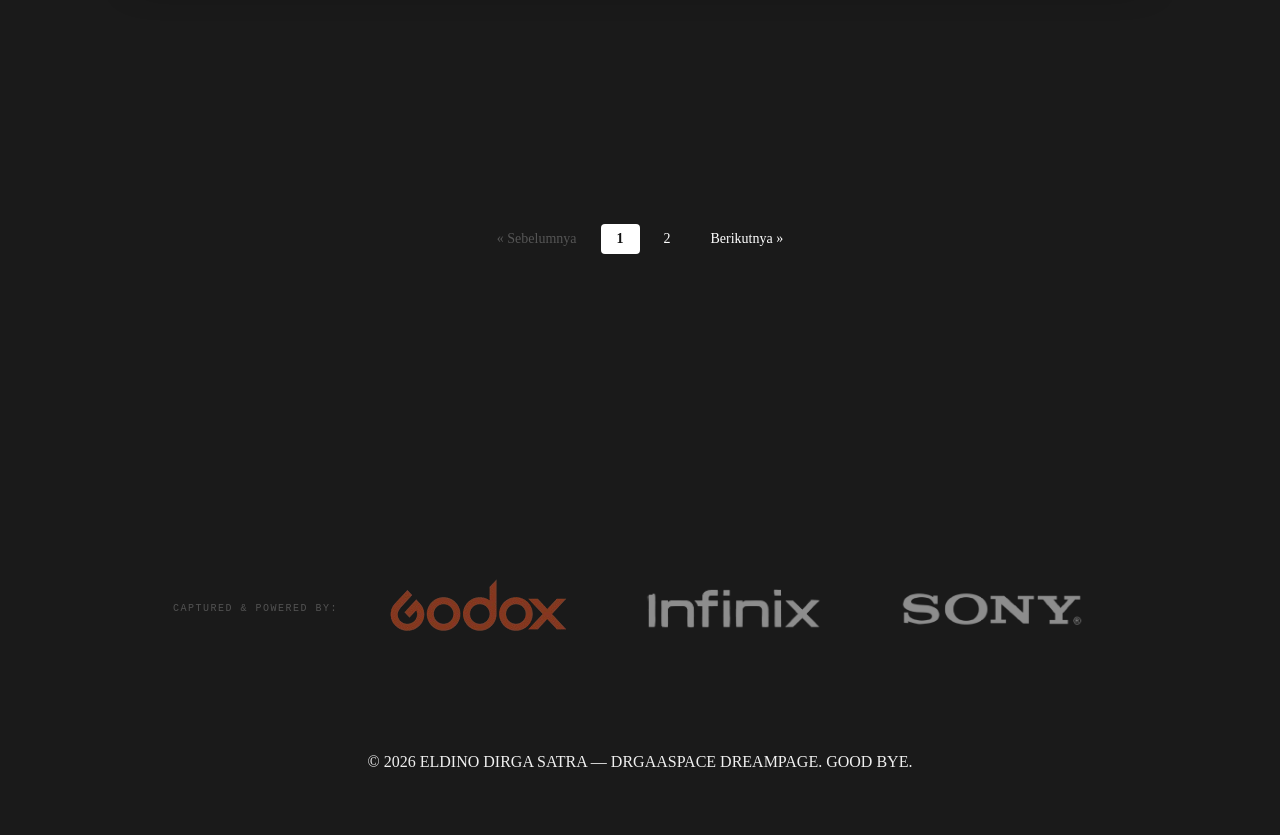
==== commit 949a432a: "add new photo, add new support device, dll update new photo, support device, page, animation" ====
--- a/gallery.html
+++ b/gallery.html
@@ -30,7 +30,10 @@
 
         <div class="item">
           <div class="card">
+            <div class="card-image">
             <img src="kopi-brii.jpg" alt="Suasana Kopi Brii">
+            </div>
+          <div class="card-content">
             <p class="caption">
                 Tahukah kamu? Bagaimana rasa bimbang itu menyerang dan kembali? Suatu saat ada hal yang akan kuceritakan dibalik kafe ini. Suatu saat mungkin juga cahaya cahaya itu akan redup dan menciptakan bimbang yang kembali menyerang. 
 
@@ -39,12 +42,16 @@
                 
             </p>
             <p class="specs">Infinix X6876 | f/1.4 | 1/60s | ISO 6400</p>
-            </div>
-        </div>
-
-        <div class="item">
-          <div class="card">
+             </div>
+            </div>
+        </div>
+
+        <div class="item">
+          <div class="card">
+            <div class="card-image">
             <img src="senja.jpg" alt="Senja">
+            </div>
+            <div class="card-content">
             <p class="caption">
                 Aku melihatnya dari jauh—
                 bukan hanya karena ia bersinar,
@@ -64,12 +71,16 @@
                  #cahayafoto #matahari #rasadanmakna #fotografi
             </p>
             <p class="specs">Infinix X6876 | f/1.75 | 1/400s | ISO 100</p>
+              </div>
             </div>
         </div>
   
         <div class="item">
           <div class="card">
+             <div class="card-image">
           <img src="daun.jpg" alt="gambar daun">
+              </div>
+              <div class="card-content">
           <p class="caption">
               Alam telah membawa cerita, dan aku sebatas hanya mendengarkan.
               #naturephoto #photography #alam
@@ -78,10 +89,14 @@
           <p class="specs">Infinix x6876 | f/1.75 | 1/80s | ISO 800</p>
          </div>
          </div>
+         </div>
   
          <div class="item">
            <div class="card">
+            <div class="card-image">
            <img src="wayang.jpg" alt="Gambar wayang">
+           </div>
+           <div class="card-content">
            <p class="caption">
              Wajahnya tak berbicara,
              namun sikapnya menyimpan kisah panjang tentang bertahan.
@@ -92,11 +107,15 @@
            
            <p class="specs">Infinix X6876 | f/1.75 | 1/60s | ISO 273</p>
            </div>
+           </div>
          </div>
   
          <div class="item">
            <div class="card">
+            <div class="card-image">
            <img src="ayunan.jpg" alt="Gambar ayunan">
+           </div>
+           <div class="card-content">
            <p class="caption">
              Ayunan yang sudah lama berhenti. Ia tidak lagi mengejar ketinggian, tidak lagi menghibur tawa. Kini, ia hanya diam di tengah rimbunnya alam, menjadi tempat bagi kenangan untuk bersandar, dan bagi waktu untuk beristirahat. Masih ada keindahan dalam diamnya, di mana setiap goresan di kayunya adalah sebuah cerita.
              #ceritalensa #fotografi #rasadanmakna
@@ -104,11 +123,15 @@
            
            <p class="specs">Infinix X6876 | f/1.75 | 1/75s | ISO 100</p>
            </div>
-         </div>
-         
-        <div class="item">
-          <div class="card">
+           </div>
+         </div>
+         
+        <div class="item">
+          <div class="card">
+            <div class="card-image">
           <img src="kereta.jpg" alt="gambar kereta">
+          </div>
+          <div class="card-content">
           <p class="caption">
   Bagiku foto adalah cara dimana kita merasa, menyentuh dan mencintai apa yang telah tertangkap oleh kamera, ia akan mengingatkan tentang hal kecil setelah kita lupa segalanya. (~Aaron Siskind). 
 Tidak ada foto yang sempurna, tetapi melalui ketidaksempurnaan itulah nyawa sebuah foto itu hidup, dari situlah kita akan sadar seberapa cepat dunia berjalan lewat cuplikan waktu, cahaya dan perasaan yang tak terlihat.
@@ -119,10 +142,14 @@
           <p class="specs">Infinix x6876 | f/1.75 | 1/169s | ISO 45</p>
          </div>
          </div>
-         
-         <div class="item">
-          <div class="card">
+         </div>
+         
+         <div class="item">
+          <div class="card">
+            <div class="card-image">
           <img src="topeng.jpg" alt="gambar topeng">
+          </div>
+          <div class="card-content">
           <p class="caption">
              Wajahnya tegas, mungkin ia adalah cerminan bagaimana waktu telah ia lewati, sepanjang suasana dan warna warni kehidupan, konon katanya, manusia akan tau sesuatu itu amat berharga setelah ia melewatinya, dan hanya akan ada 2 pilihan, bersyukur atau menyesal.
              #topengbudaya #heritage #fotografi
@@ -131,10 +158,14 @@
           <p class="specs">Infinix x6876 | f/1.75 | 1/60s | ISO 311</p>
          </div>
          </div>
-         
-         <div class="item">
-          <div class="card">
+         </div>
+         
+         <div class="item">
+          <div class="card">
+            <div class="card-image">
           <img src="ukiran.jpg" alt="gambar ukiran kayu">
+          </div>
+          <div class="card-content">
           <p class="caption">
  Menarik bukan? Mungkin terlintas sejenak, bagaimana bisa seorang manusia mengukir seperti itu? 
  Pernahkah kamu berpikir bahwa setiap lekuk ini adalah rekaman waktu? Kayu yang diam ini menyimpan ribuan ketukan palu dan kesabaran seorang pemahat yang mungkin sudah tak ada lagi.
@@ -144,10 +175,14 @@
           <p class="specs">Infinix x6876 | f/1.75 | 1/100s | ISO 500</p>
          </div>
          </div>
-         
-         <div class="item">
-           <div class="card">
+         </div>
+         
+         <div class="item">
+           <div class="card">
+            <div class="card-image">
              <img src="jembatan.jpg" alt="gambar jembatan">
+             </div>
+             <div class="card-content">
              <p class="caption">
               Tersembunyi di balik simfoni dedaunan yang berbisik ditiup angin, jembatan merah ini berdiri anggun di atas aliran air yang tenang. Setiap langkah di atasnya adalah perjalanan menuju kedamaian, menjauhkan kita sejenak dari hiruk-pikuk kehidupan. Di sinilah, di bawah bayang-bayang pepohonan yang rindang, alam menawarkan pelukan tenangnya, mengundang kita untuk merenung dan menemukan harmoni yang terlupakan.
               
@@ -156,12 +191,16 @@
              <p class="specs">
                Infinix x6876 | f/1.75 | 1/80s | ISO 750
              </p>
-           </div>
-         </div>
-         
-         <div class="item">
-           <div class="card">
+             </div>
+           </div>
+         </div>
+         
+         <div class="item">
+           <div class="card">
+            <div class="card-image">
              <img src="botol.jpg" alt="Gambar botol">
+             </div>
+             <div class="card-content">
              <p class="caption">
                Di dalam botol itu, laut telah lama mengeras menjadi keheningan yang kuning keemasan. Sang nakhoda tak butuh kompas, karena arah mata angin hanyalah fiksi di balik kaca yang tebal. Ia terjebak dalam sebuah 'selamanya' yang sempit, sebuah monumen bagi rindu yang tak sempat berlabuh.
 #fotografi #botolkapal #maknadanrasa
@@ -170,12 +209,30 @@
                Infinix x6876 | f/1.4 | 1/60s | ISO 6400 
              </p>
            </div>
+           </div>
+         </div>
+         <div class="pagination-container">
+          <nav class="pagination">
+            <span class="page-link disabled">&laquo; Sebelumnya</span>
+            <a href="gallery.html" class="page-link active">1</a>
+            <a href="gallery2.html" class="page-link">2</a>
+            <a href="gallery2.html" class="page-link">Berikutnya &raquo;</a>      
+          </nav>
          </div>
       
       
       <footer>
+        <div class="footer-gear">
+          <span class="gear-label">Captured & Powered by:</span>
+         <img src="godox.png" alt="logo godox" class=gear-logo-png">
+          <img src="infinix.png" alt="logo infinix" class="gear-logo-png">
+          <img src="sony.png" alt="logo sony" class="gear-logo-png">
+
+
+
+        </div>
         &copy; 2026 ELDINO DIRGA SATRA — DRGAASPACE DREAMPAGE. GOOD BYE.
-        </a>
+        
       </footer>
       <script src="script.js"></script>
       </body>
--- a/style.css
+++ b/style.css
@@ -8,7 +8,7 @@
         body {
             background-color: #1a1a1a; /* abu-abu tua */
             color: #f0f0f0;
-            font-family: 'Georgia', serif;
+            font-family: 'Playfair Display', 'Georgia' serif;
             line-height: 1.6;
             display: flex;
             flex-direction: column;
@@ -69,7 +69,12 @@
         /* Gallery Container */
         .container {
             width: 100%;
-            max-width: 650px;
+            max-width: 1000px;
+            display: flex;
+            flex-direction: column;
+            gap: 120px;
+            margin-top: 50px;
+
         }
 
         .item img {
@@ -83,43 +88,151 @@
         /*Bingkai Foto*/
         .card {
           background-color:#222;/*abu abu gelap*/
-          padding: 12px;/*jarak antara foto dan tepi kotak (bingkai)*/
-          border-radius: 4px;/*membuat sudut kotak sedikit tumpul*/
-          box-shadow: 0 10px 30px rgba(0,0,0,0.6);
-          margin-bottom: 25px;/*jarak narasi puitis*/
-        }
+          padding: 24px;/*jarak antara foto dan tepi kotak (bingkai)*/
+          border-radius: 8px;/*membuat sudut kotak sedikit tumpul*/
+          box-shadow: 0 15px 35px rgba(0,0,0,0.6);
+          display: flex;
+          align-items: flex-start;
+          gap: 45px;
+          width: 100%;
+          margin-bottom: 0;
+        }
+
+        
+        .card-image {
+              
+          flex: 1;
+          width: 50%;
+
+        }
+
+
+        .card-image img {
+          width: 100%;
+          height: auto;
+          display: block;
+          border-radius: 4px;
+
+        }
+
+
+        .card-image img:hover {
+          transform: scale(1.02);
+
+        }
+
+
+        .card-content {
+          flex: 1;
+          width: 50%;
+          display: flex;
+          flex-direction: column;
+          justify-content: space-between;
+          height: 100%;
+
+        }
+
+
+        .item:nth-child(even) .card {
+         flex-direction: row-reverse;
+        }
+
+
+
+
+
 
         /* Caption puitis */
         .caption {
             font-family: 'Georgia', serif;
             font-size: 1.05rem;
-            color: #d1d1d1;
+            color: #e0e0e0;
             text-align: justify;
-            margin-bottom: 15px;
-            padding: 0 10px;
+            line-height: 1.9;
+            margin-bottom: 25px;
+            letter-spacing: 0.3px;
+            white-space: pre-line;
+        }
+
+
+        .item:nth-child(even) .caption{
+
+          text-align: justify;
         }
 
         /* Data Teknis (Exif) */
         .specs {
-          display: flex;
-          justify-content: space-between;
-          margin-top: 12px;
             font-family: 'Courier New',monospace;
             font-size: 0.75rem;
-            color: #777;
-            letter-spacing: 1px;
-            padding: 0 10px;
+            color: #888;
+            letter-spacing: 1.5px;
+            padding-top:  15px;
             text-transform: uppercase;
+            border-top: 1px solid #333;
+            display: flex;
+            justify-content: space-between;
+            width: 100%;
         }
 
         /* Footer */
         footer {
-            padding: 60px 0;
-            font-size: 0.7rem;
-            color: #ccc;
-            letter-spacing: 1px;
-            text-transform: uppercase;
-        }
+            
+            display: flex;
+            flex-direction: column;
+            align-items: center;
+            justify-content: center;
+            gap: 25px;
+            padding: 80px 0 60px 0;
+            width: 100%;
+        }
+
+         .footer-gear {
+          display: flex;
+          flex-wrap: wrap;
+          align-items: center;
+          justify-content: center;
+          gap: 28px;
+          opacity: 0.5;
+          transition: opacity 0.4s ease;
+         }
+
+         footer:hover .footer-gear {
+          opacity: 0.9;
+         }
+
+         .gear-label {
+          font-family: 'Courier New',monospace;
+          font-size: 10px;
+          color: #888888;
+          text-transform: uppercase;
+          letter-spacing: 1.5px;
+         }
+
+         
+         .gear-logo-png {
+          height: 14px !important;  /* Tinggi dasar seragam */
+          width: auto !important;   /* Lebar otomatis proporsional */
+          display: block;
+          object-fit: contain;
+          
+          /* MEMAKSA SEMUA WARNA LOGO MENJADI PUTIH MINIMALIS */
+          filter: brightness(0) invert(1); 
+         }
+
+         img[src="sony.png"] {
+          height: 230px !important;
+         }
+
+         img[src="infinix.png"] {
+          height: 230px !important;
+         }
+         .copyright {
+          font-family: 'Courier New',monospace;
+          font-size: 11px;
+          letter-spacing: 1px;
+          color: #555555;
+          text-transform: uppercase;
+         }
                .btn-primary {
                  display: inline-block;
                  margin-top: 25px;
@@ -128,7 +241,7 @@
                  color: #fff;
                  text-decoration-color: none;
                  border-radius: 8px;
-                 font-size: 0.1rem;
+                 font-size: 11px;
                  font-weight: bold;
                  letter-spacing: 1.5px;
                  text-transform: uppercase;
@@ -145,19 +258,22 @@
                
        /*semua foto harus disembunyikan*/
        .item {
+        width: 100%;
          margin-bottom: 100px; /* Jarak jauh antar karya agar terasa lega */
             display: flex;
             flex-direction: column;
             align-items: center;
             margin-top: 50px; 
          opacity: 0;
-         transform: translateY(30px);
-         transition: opacity 0.8s ease-out,transform 0.8s ease-out;
+         transform: translateY(40px);
+         transition: opacity 1s ease-out,
+                    transform 1s ease-out;
        }
        
         /*pemicu animasi*/
        .item.animate-in {
-         animation: fadeInUp 1.2s ease-out forwards; /*durasi pelan (1.2 detik), gerakan halus*/
+         opacity: 1;
+         transform: translateY(0);
        }
  
        /*about me*/
@@ -270,15 +386,110 @@
            .profil-img:hover {
              transform: scale(1.05);
              border-color: #555;
+             
+           }
+           
+           .social-links {
+             margin-top: 40px;
+             text-align: center;
+             border-top: 1px solid #333;
+             padding-top: 20px;
+           }
+           
+           .social-links p {
+             font-size: 0.9rem;
+             color: #888;
+             margin-bottom: 15px;
+           }
+           
+           .social-icons {
+             display: flex;
+             justify-content: center;
+             gap: 20px;
+           }
+           
+           .social-icons a {
+             color: #fff;
+             text-decoration: none;
+             font-size: 0.8rem;
+             letter-spacing: 1px;
+             text-transform: uppercase;
+             transition: 0.3s;
+             opacity: 0.7;
+           }
+           .social-icons a:hover {
+             opacity:1;
+             color: #007bff;
            }
            
            
            /* Responsif untuk layar kecil */
-        @media (max-width: 480px) {
-            header { padding: 50px 0 40px 0; }
-            h1 { font-size: 1.2rem; }
-            .item { margin-bottom: 60px; }
-        }
+        @media (max-width: 768px) {
+          .card, .item:nth-child(even) .card {
+            flex-direction: column;
+            gap: 25px;
+            padding: 16px;
+          }
+          .card-image, .card-content {
+            width: 100%;
+          }
+          .container{
+            gap: 80px;
+          }
+
+        }
+
+          .pagination-container {
+            width: 100%;
+            display: flex;
+            justify-content: center;
+            margin: 40px 0;
+
+          }
+
+          .pagination {
+            display: flex;
+            gap: 8px;
+            align-items: center;
+
+          }
+            
+          .page-link {
+            display: inline-block;
+            color: #ffffff;
+            text-decoration: none;
+            padding: 8px 16px;
+            border-radius: 4px;
+            font-family: inherit;
+            font-size: 14px;
+            line-height: 1;
+            transition: all 0.3s ease;
+          }
+
+          .page-link:hover:not(.disabled):not(.active) {
+            background-color: #ffffff;
+            color: #121212;
+            border-color: #ffffff;
+
+          }
+           
+          .page-link.active {
+            background-color: #ffffff;
+            color: #121212;
+            border-color: #ffffff;
+            font-weight: bold;
+            cursor: default;
+          }
+
+          .page-link.disabled {
+            color: #555555;
+            border-color: #222222;
+            cursor: not-allowed;
+          }
+
+
+
+        
   
         /* Mendesain gerakan:Gerakan foto munculdari bawah fadeInUp*/
         @keyframes fadeInUp {
